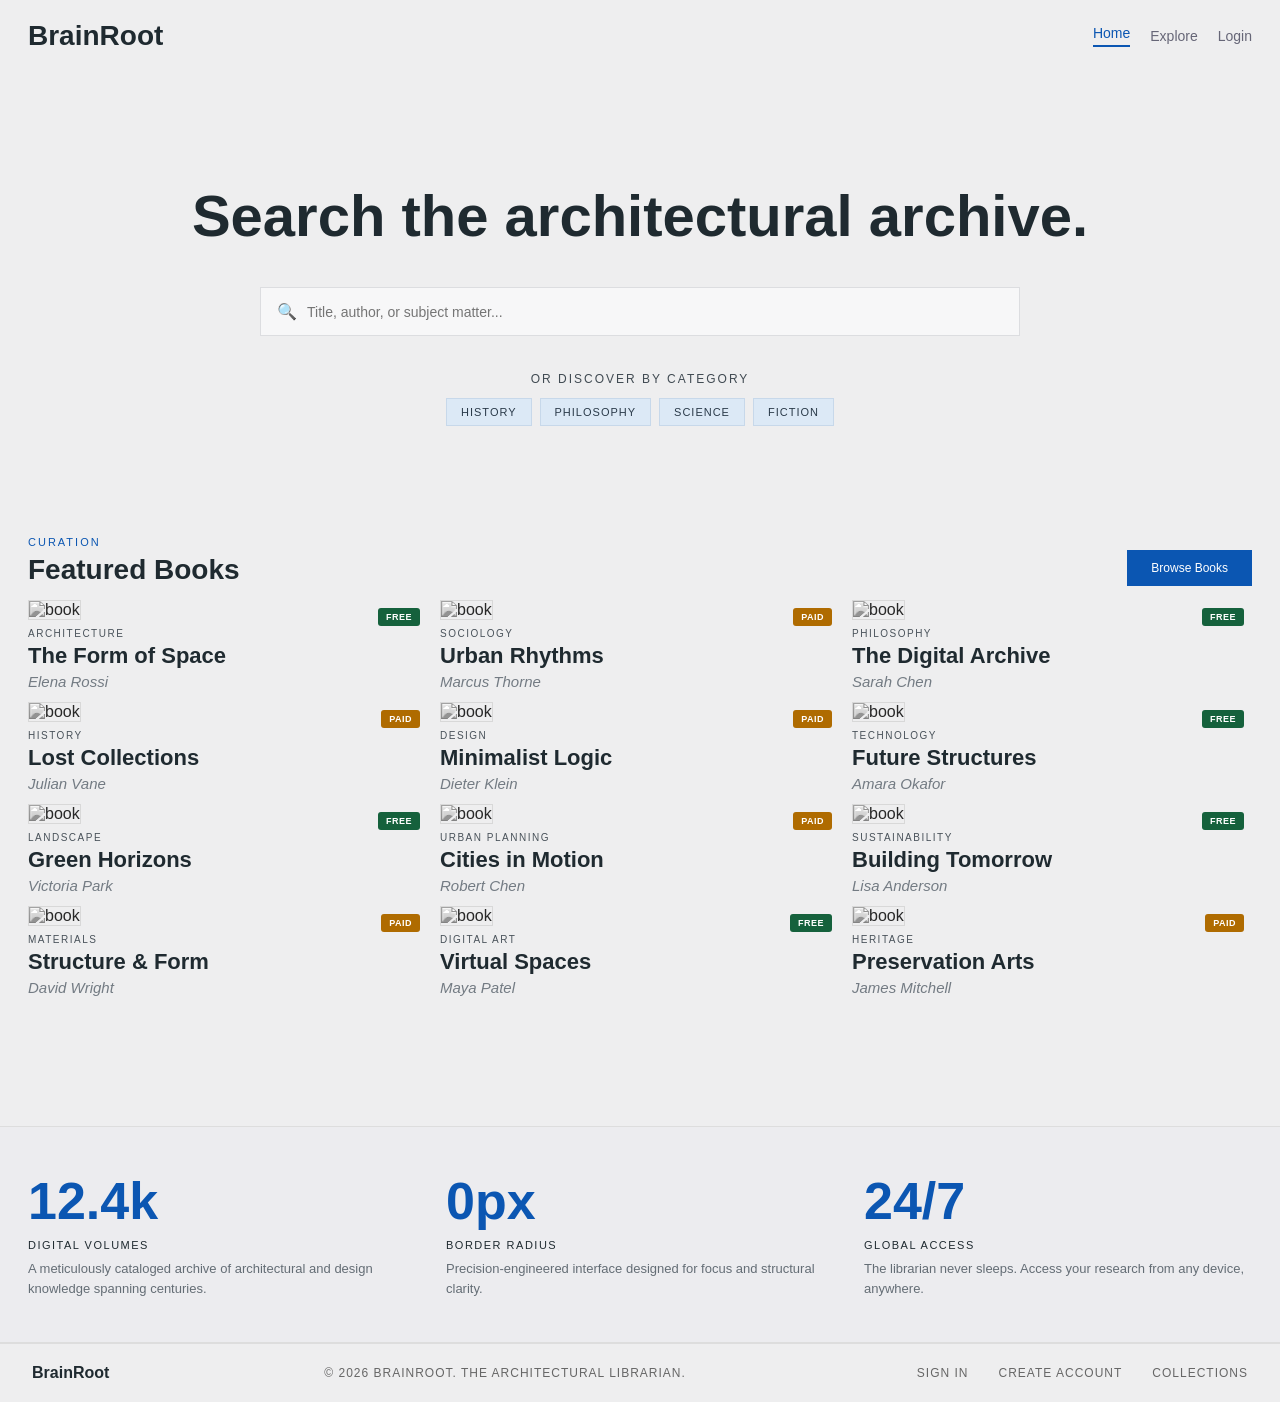
==== index/index.html @ d0114350 "Add Borrow button to Recommended section for direct borrowing" ====
﻿<!DOCTYPE html>
<html lang="en">
<head>
  <meta charset="UTF-8">
  <meta name="viewport" content="width=device-width, initial-scale=1.0">
  <title>BrainRoot</title>
  <link rel="stylesheet" href="./index.css">
</head>
<body>
  <!-- HEADER/NAVIGATION SECTION -->
  <!-- This is the top bar visible on every page -->
  <header class="topbar">
    <!-- Brand/Logo that links to homepage -->
    <div class="brand"><a href="../index/index.html" style="color: inherit; text-decoration: none;">BrainRoot</a></div>
    <!-- Navigation menu - same on all pages for consistency -->
    <nav>
      <a class="active" href="../index/index.html" data-auth="public">Home</a> <!-- active = this page -->
      <a href="../explore/explore.html" data-auth="public">Explore</a>
      <a href="../wishlist/wishlist.html" data-auth="private">Wishlist</a>
      <a href="../collections/collections.html" data-auth="private">Collections</a>
      <a href="../login/login.html" data-auth="login" data-auth-login-slot="true" class="text-[#2d3435]/60 hover:text-[#005faf] transition-colors font-medium text-[0.875rem] tracking-tight" title="Login">Login</a>
      <a href="../profile/profile.html" data-auth="profile" class="profile-icon" style="display: none;" title="Profile">
        <img src="../Assets/profile icon.png" alt="Profile">
      </a>
    </nav>
  </header>

  <!-- MAIN CONTENT SECTION -->
  <main class="container">
    <!-- HERO SECTION: Large welcome area with search and categories -->
    <section class="hero">
      <h1>Search the architectural archive.</h1>
      <!-- Search box with icon and input field -->
      <div class="search-box">
        <span class="icon">&#128269;</span> <!-- Magnifying glass emoji -->
        <input type="text" placeholder="Title, author, or subject matter...">
      </div>
      <!-- Category discovery section -->
      <p class="discover">OR DISCOVER BY CATEGORY</p>
      <div class="chips">
        <!-- Category buttons - styled to look like "chips" -->
        <button>HISTORY</button>
        <button>PHILOSOPHY</button>
        <button>SCIENCE</button>
        <button>FICTION</button>
      </div>
    </section>

    <!-- FEATURED BOOKS SECTION: Displays curated books in a grid -->
    <section class="featured">
      <!-- Header for this section with title and browse link -->
      <div class="section-top">
        <div>
          <p class="label">CURATION</p> <!-- Small label above title -->
          <h2>Featured Books</h2>
        </div>
        <a class="browse" href="../explore/explore.html">Browse Books</a> <!-- CTA button -->
      </div>

      <!-- Grid layout: 3 columns on desktop, 1 on mobile (see CSS) -->
      <div class="grid">
        <!-- Each book is an <article> tag (semantic HTML) with image, category, title, author -->
        <article class="book"><img src="https://images.unsplash.com/photo-1552321554-5fefe8c9ef14?auto=format&fit=crop&w=600&q=80" alt="book"><span class="badge free">FREE</span><p class="cat">ARCHITECTURE</p><h3>The Form of Space</h3><p class="author">Elena Rossi</p></article>
        <article class="book"><img src="https://images.unsplash.com/photo-1449844908441-8829872d2607?auto=format&fit=crop&w=600&q=80" alt="book"><span class="badge paid">PAID</span><p class="cat">SOCIOLOGY</p><h3>Urban Rhythms</h3><p class="author">Marcus Thorne</p></article>
        <article class="book"><img src="https://images.unsplash.com/photo-1470114716159-e389f8712fda?auto=format&fit=crop&w=600&q=80" alt="book"><span class="badge free">FREE</span><p class="cat">PHILOSOPHY</p><h3>The Digital Archive</h3><p class="author">Sarah Chen</p></article>
        <article class="book"><img src="https://images.unsplash.com/photo-1506880018603-83d5b814b5a6?auto=format&fit=crop&w=600&q=80" alt="book"><span class="badge paid">PAID</span><p class="cat">HISTORY</p><h3>Lost Collections</h3><p class="author">Julian Vane</p></article>
        <article class="book"><img src="https://images.unsplash.com/photo-1561070791-2526d30994b5?auto=format&fit=crop&w=600&q=80" alt="book"><span class="badge paid">PAID</span><p class="cat">DESIGN</p><h3>Minimalist Logic</h3><p class="author">Dieter Klein</p></article>
        <article class="book"><img src="https://images.unsplash.com/photo-1517694712202-14dd9538aa97?auto=format&fit=crop&w=600&q=80" alt="book"><span class="badge free">FREE</span><p class="cat">TECHNOLOGY</p><h3>Future Structures</h3><p class="author">Amara Okafor</p></article>
        <article class="book"><img src="https://images.unsplash.com/photo-1506905925346-21bda4d32df4?auto=format&fit=crop&w=600&q=80" alt="book"><span class="badge free">FREE</span><p class="cat">LANDSCAPE</p><h3>Green Horizons</h3><p class="author">Victoria Park</p></article>
        <article class="book"><img src="https://images.unsplash.com/photo-1480714378408-67cf0d13bc1b?auto=format&fit=crop&w=600&q=80" alt="book"><span class="badge paid">PAID</span><p class="cat">URBAN PLANNING</p><h3>Cities in Motion</h3><p class="author">Robert Chen</p></article>
        <article class="book"><img src="https://images.unsplash.com/photo-1513635269975-59663e0ac1ad?auto=format&fit=crop&w=600&q=80" alt="book"><span class="badge free">FREE</span><p class="cat">SUSTAINABILITY</p><h3>Building Tomorrow</h3><p class="author">Lisa Anderson</p></article>
        <article class="book"><img src="https://images.unsplash.com/photo-1452587925148-ce544e77e70d?auto=format&fit=crop&w=600&q=80" alt="book"><span class="badge paid">PAID</span><p class="cat">MATERIALS</p><h3>Structure & Form</h3><p class="author">David Wright</p></article>
        <article class="book"><img src="https://images.unsplash.com/photo-1561837583165-bc64eb266fe0?auto=format&fit=crop&w=600&q=80" alt="book"><span class="badge free">FREE</span><p class="cat">DIGITAL ART</p><h3>Virtual Spaces</h3><p class="author">Maya Patel</p></article>
        <article class="book"><img src="https://images.unsplash.com/photo-1531482615713-2afd69097998?auto=format&fit=crop&w=600&q=80" alt="book"><span class="badge paid">PAID</span><p class="cat">HERITAGE</p><h3>Preservation Arts</h3><p class="author">James Mitchell</p></article>
      </div>
    </section>
  </main>

  <!-- BOOK DETAILS MODAL -->
  <div id="bookModal" class="book-modal hidden">
    <div class="modal-backdrop"></div>
    <div class="modal-content">
      <button class="modal-close" aria-label="Close">&times;</button>
      <div class="modal-body">
        <img id="modalBookImage" src="" alt="book" class="modal-image">
        <div class="modal-info">
          <p id="modalBookCategory" class="modal-category">CATEGORY</p>
          <div style="display: flex; align-items: center; gap: 12px; margin-bottom: 8px;">
            <h2 id="modalBookTitle" style="margin: 0;">Book Title</h2>
            <span id="modalAccessBadge" class="access-badge">FREE</span>
          </div>
          <p id="modalBookAuthor" class="modal-author">Author Name</p>
          <p id="modalBookDesc" class="modal-description">A curated architectural work exploring modern design principles and spatial innovation.</p>
          <p id="modalAccessNote" class="modal-access-note hidden" aria-live="polite"></p>
          <div class="modal-actions">
            <button id="addToCollectionBtn" class="btn-primary">Add to Collection</button>
            <button id="upgradePlanBtn" class="btn-tertiary hidden" type="button">Upgrade Plan</button>
            <button id="addToWishlistBtn" class="btn-secondary">Add to Wishlist</button>
          </div>
        </div>
      </div>
    </div>
  </div>

  <!-- STATISTICS SECTION: Shows key metrics about the library -->
  <section class="stats">
    <!-- Each stat item displays a metric with description and explanation -->
    <div>
      <h4>12.4k</h4>
      <p>DIGITAL VOLUMES</p>
      <span>A meticulously cataloged archive of architectural and design knowledge spanning centuries.</span>
    </div>
    <div>
      <h4>0px</h4>
      <p>BORDER RADIUS</p>
      <span>Precision-engineered interface designed for focus and structural clarity.</span>
    </div>
    <div>
      <h4>24/7</h4>
      <p>GLOBAL ACCESS</p>
      <span>The librarian never sleeps. Access your research from any device, anywhere.</span>
    </div>
  </section>

  <!-- FOOTER SECTION: Same on all pages for consistency -->
  <footer class="footer">
    <strong>BrainRoot</strong>
    <p>&copy; 2026 BrainRoot. The Architectural Librarian.</p>
    <!-- Footer navigation links -->
    <div class="links">
      <a href="../login/login.html">Sign In</a>
      <a href="../register/register.html">Create Account</a>
      <a href="../collections/collections.html">Collections</a>
    </div>
  </footer>
  <!-- JavaScript file for interactivity (currently minimal) -->
  <script src="../auth.js"></script>
  <script src="./index.js"></script>
</body>
</html>
---- index/index.css ----
/* 
  BRAINROOT - Index Page Stylesheet
  DESCRIPTION: Styles for the homepage (index.html)
  LAYOUT SYSTEM: CSS Grid + Flexbox
  RESPONSIVE BREAKPOINT: 760px (mobile)
  COLOR SCHEME: Light gray background (#eeeeef), Dark text (#1f2a30), Blue accents (#0b56b2)
  
  STUDENT LEARNING POINTS:
  1. CSS Reset: * selector removes default margins/padding and enables box-sizing
  2. Flexbox: Used for header navigation and responsive layouts
  3. CSS Grid: Used for multi-column book layouts
  4. Media Queries: @media rule handles mobile responsiveness
  5. Semantic Styling: Uses class names that describe purpose (not appearance)
*/

/* CSS RESET: Remove default browser margins and padding */
* {
	margin: 0;
	padding: 0;
	box-sizing: border-box; /* Includes padding/border in width calculation */
}

/* BODY: Global styles applied to entire page */
body {
	font-family: Arial, Helvetica, sans-serif; /* Font stack with fallback */
	background: #eeeeef; /* Light gray background */
	color: #1f2a30; /* Dark text color for readability */
}

/* TOP NAVIGATION BAR: Header with logo and nav links */
.topbar {
	max-width: 1320px; /* Content never wider than 1320px */
	margin: 0 auto; /* Center the navbar horizontally */
	padding: 20px 28px; /* Internal spacing */
	display: flex; /* Use flexbox for horizontal layout */
	justify-content: space-between; /* Logo on left, nav on right */
	align-items: center; /* Vertically center items */
}

/* BRAND/LOGO: BrainRoot text */
.brand {
	font-weight: 700; /* Make text bold */
	font-size: 28px;
}

/* NAVIGATION LINKS: Home, Explore, Wishlist, etc. */
nav a {
	text-decoration: none; /* Remove underline from links */
	color: #747b82; /* Light gray color */
	font-size: 13px;
	margin-left: 22px; /* Space between nav items */
}

/* ACTIVE NAV LINK: Highlight current page */
nav a.active {
	color: #0b56b2; /* Change to blue */
	border-bottom: 2px solid #0b56b2; /* Add blue underline */
	padding-bottom: 4px; /* Space between text and underline */
}

/* MAIN CONTAINER: Wrapper for all content */
.container {
	max-width: 1320px;
	margin: 0 auto; /* Center content */
	padding: 20px 28px 60px; /* Add spacing around content */
}

/* HERO SECTION: Welcome area with search and categories */
.hero {
	text-align: center; /* Center all content */
	padding: 90px 0 110px; /* Large vertical spacing */
}

.hero h1 {
	font-size: 58px; /* Large heading for visual impact */
	margin-bottom: 38px;
}

/* SEARCH BOX: Input field with icon and border */
.search-box {
	position: relative;
	width: 100%; /* Full width of container */
	max-width: 760px; /* But never wider than 760px */
	margin: 0 auto; /* Center horizontally */
	border: 1px solid #dcdde0; /* Light gray border */
	background: #f7f7f8; /* Slightly off-white background */
	display: flex; /* Horizontal layout for icon + input */
	align-items: center; /* Vertically center items */
	padding: 14px 16px;
}

/* SEARCH ICON: Magnifying glass emoji styling */
.icon {
	color: #8f959b; /* Gray color for subtle appearance */
	margin-right: 10px; /* Space between icon and input */
}

/* SEARCH INPUT: Text input field */
.search-box input {
	border: 0; /* No border - uses parent border instead */
	outline: none; /* Remove browser outline on focus */
	width: 100%; /* Fill remaining space */
	background: transparent; /* Transparent so parent background shows */
	font-size: 14px;
}

.search-live-panel {
	position: absolute;
	top: calc(100% + 8px);
	left: 0;
	width: 100%;
	max-height: 310px;
	overflow-y: auto;
	background: #ffffff;
	border: 1px solid #d6dbe0;
	box-shadow: 0 16px 34px rgba(22, 32, 41, 0.14);
	z-index: 30;
	display: none;
}

.search-live-panel.show {
	display: block;
}

.search-live-item {
	width: 100%;
	border: 0;
	background: #fff;
	display: flex;
	align-items: center;
	gap: 10px;
	padding: 10px 12px;
	text-align: left;
	border-bottom: 1px solid #edf0f3;
	cursor: pointer;
}

.search-live-item:hover {
	background: #f6f9fc;
}

.search-live-item img {
	width: 36px;
	height: 48px;
	object-fit: cover;
	border: 1px solid #d7d8db;
	flex-shrink: 0;
}

.search-live-copy {
	min-width: 0;
}

.search-live-title {
	font-size: 13px;
	font-weight: 700;
	color: #202b32;
	white-space: nowrap;
	overflow: hidden;
	text-overflow: ellipsis;
}

.search-live-meta {
	font-size: 11px;
	color: #5b6570;
	margin-top: 2px;
	text-transform: uppercase;
	letter-spacing: 0.06em;
}

.search-live-empty {
	padding: 12px;
	font-size: 12px;
	color: #5b6570;
}

.home-collection-toast {
	position: fixed;
	left: 50%;
	top: 1rem;
	transform: translateX(-50%) translateY(12px);
	width: min(92vw, 36rem);
	padding: 0.85rem 1rem;
	border-radius: 14px;
	border: 1px solid rgba(212, 227, 255, 0.38);
	background: linear-gradient(135deg, rgba(0, 95, 175, 0.86), rgba(83, 97, 106, 0.74));
	backdrop-filter: blur(14px);
	-webkit-backdrop-filter: blur(14px);
	color: #f6f7ff;
	box-shadow: 0 16px 36px rgba(7, 32, 67, 0.3);
	line-height: 1.5;
	font-size: 0.92rem;
	font-weight: 700;
	letter-spacing: 0.01em;
	opacity: 0;
	pointer-events: none;
	z-index: 80;
	transition: opacity 180ms ease, transform 180ms ease;
}

.home-collection-toast.show {
	opacity: 1;
	transform: translateX(-50%) translateY(0);
}

/* DISCOVER TEXT: "OR DISCOVER BY CATEGORY" label */
.discover {
	margin-top: 36px;
	font-size: 12px;
	letter-spacing: 2px; /* Wide letter spacing for emphasis */
	color: #404a52;
}

/* CATEGORY CHIPS: Flexbox layout for category buttons */
.chips {
	margin-top: 12px;
	display: flex; /* Horizontal layout */
	justify-content: center; /* Center buttons */
	gap: 8px; /* Space between buttons */
	flex-wrap: wrap; /* Allow wrapping on small screens */
}

/* CHIP BUTTONS: Category selection buttons */
.chips button {
	border: 1px solid #c7d8ea; /* Light blue border */
	background: #dce9f6; /* Light blue background */
	color: #2a3a49; /* Dark text */
	font-size: 11px;
	letter-spacing: 1px;
	padding: 7px 14px; /* Internal spacing */
}

/* FEATURED BOOKS SECTION HEADER */
.section-top {
	display: flex; /* Horizontal layout */
	justify-content: space-between; /* Title left, button right */
	align-items: end; /* Align items to bottom */
	margin-bottom: 14px;
}

/* SECTION LABEL: Small colored text above heading */
.label {
	color: #0b56b2; /* Blue color */
	font-size: 11px;
	letter-spacing: 2px;
	margin-bottom: 6px;
}

/* SECTION HEADING: "Featured Books" heading */
.section-top h2 {
	font-size: 28px; /* Large heading */
}

/* BROWSE BUTTON: CTA button to view all books */
.browse {
	text-decoration: none;
	background: #0b56b2; /* Blue background */
	color: #fff; /* White text */
	padding: 11px 24px; /* Internal spacing */
	font-size: 12px;
}

/* BOOK GRID: CSS Grid layout for featured books */
.grid {
	display: grid; /* Use CSS Grid layout system */
	grid-template-columns: repeat(3, 1fr); /* 3 equal columns - 1fr = 1 fraction unit */
	gap: 12px; /* Space between grid items (vertical and horizontal) */
}

/* BOOK IMAGE: Cover image styling */
.book img {
	width: 100%; /* Fill full grid item width */
	height: 240px; /* Fixed height for consistency */
	object-fit: cover; /* Crop image to fit box without distortion */
	border: 1px solid #d7d8db;
	filter: grayscale(100%); /* Convert to black and white */
	transition: filter 0.4s ease; /* Smooth transition effect */
	cursor: pointer;
}

/* BOOK IMAGE HOVER: Colorful effect on hover */
.book img:hover {
	filter: grayscale(0%); /* Convert to full color */
}

/* BOOK BADGE: Free/Paid indicator */
.badge {
	position: absolute;
	top: 8px;
	right: 8px;
	padding: 4px 8px;
	font-size: 9px;
	font-weight: 700;
	letter-spacing: 0.5px;
	border-radius: 3px;
	z-index: 10;
}

/* FREE BADGE */
.badge.free {
	background: #15613c;
	color: white;
}

/* PAID BADGE */
.badge.paid {
	background: #af6b00;
	color: white;
}

/* BOOK CONTAINER: Position relative for badge positioning */
.book {
	position: relative;
}

/* BOOK CATEGORY: "ARCHITECTURE", "PHILOSOPHY" labels */
.cat {
	margin-top: 8px;
	color: #49525a;
	font-size: 10px; /* Small text */
	letter-spacing: 1.5px; /* Wide spacing for emphasis */
}

/* BOOK TITLE: Book name heading */
.book h3 {
	font-size: 22px; /* Medium-large heading */
	margin: 4px 0; /* Compact vertical spacing */
}

/* AUTHOR NAME: Author styling */
.author {
	color: #737b83; /* Muted gray color */
	font-style: italic; /* Italic text to distinguish from title */
	font-size: 15px;
}

/* STATISTICS SECTION: Shows library metrics */
.stats {
	margin-top: 70px;
	border-top: 1px solid #ddd; /* Top border line */
	border-bottom: 1px solid #ddd; /* Bottom border line */
	background: #ececef; /* Slightly darker background */
	padding: 44px 28px; /* Large internal spacing */
	display: grid;
	grid-template-columns: repeat(3, 1fr); /* 3 equal columns for stats */
	gap: 30px;
	max-width: 1320px;
	margin-left: auto;
	margin-right: auto;
}

/* STAT NUMBERS: Large numbers like "12.4k", "24/7" */
.stats h4 {
	color: #0b56b2; /* Blue color */
	font-size: 52px; /* Very large numbers */
}

/* STAT LABELS: "DIGITAL VOLUMES", "GLOBAL ACCESS" */
.stats p {
	font-size: 11px;
	letter-spacing: 1.5px; /* Wide spacing */
	margin: 8px 0;
}

/* STAT DESCRIPTIONS: Longer explanation text */
.stats span {
	color: #646d75; /* Muted gray */
	font-size: 13px;
	line-height: 1.5; /* Extra line height for readability */
}

/* FOOTER: Bottom section with copyright and links */
.footer {
	max-width: 1320px;
	margin: 0 auto; /* Center footer */
	padding: 26px 28px; /* Internal spacing */
	display: flex; /* Horizontal layout */
	justify-content: space-between; /* Spread items apart */
	align-items: center;
	color: #666f77;
	font-size: 11px;
	letter-spacing: 1px;
	text-transform: uppercase;
}

/* FOOTER BRAND: "BrainRoot" text in footer */
.footer strong {
	color: #1f2a30; /* Dark color */
	text-transform: none; /* Don't uppercase this */
	letter-spacing: 0; /* Normal spacing */
	font-size: 22px;
}

/* FOOTER LINKS: Sign In, Create Account, etc. */
.footer .links a {
	text-decoration: none;
	color: #666f77;
	margin-left: 16px;
}

/* ============================================================ */
/* RESPONSIVE DESIGN: Media Queries for Mobile & Tablet       */
/* These rules apply at specific screen sizes                  */
/* ============================================================ */

/* Tablet size: Max width 900px */
@media (max-width: 900px) {
	/* Grid changes from 3 columns to 2 columns */
	.grid {
		grid-template-columns: 1fr 1fr; /* 2 equal columns */
	}

	/* Stats stack vertically instead of 3 columns */
	.stats {
		grid-template-columns: 1fr; /* Single column */
	}

	/* Footer wraps content vertically */
	.footer {
		flex-direction: column; /* Stack items vertically */
		gap: 12px;
		text-align: center;
	}
}

/* Mobile size: Max width 640px */
@media (max-width: 640px) {
	/* Make heading smaller for mobile */
	.hero h1 {
		font-size: 38px; /* Reduced from 58px */
	}

	/* Make section heading smaller */
	.section-top h2 {
		font-size: 34px; /* Reduced from 42px */
	}

	/* Grid becomes single column */
	.grid {
		grid-template-columns: 1fr; /* One book per row */
	}
}

/* ============================================================ */
/* SHARED STYLES: Applied to all pages for consistency        */
/* ============================================================ */
/* ============================================================ */
/* SHARED STYLES: Applied to all pages for consistency        */
/* ============================================================ */

/* BRAND LINK: Logo text styling */
.brand a { 
	color: inherit; /* Use parent color */
	text-decoration: none; /* Remove underline */
}

/* NAVIGATION BAR: Flexbox layout for nav items */
.topbar nav { 
	display: flex; /* Horizontal layout */
	align-items: center; /* Vertically center items */
	gap: 0; /* No gap between items */
}

/* NAV LINKS: Home, Explore, Wishlist, Collections */
.topbar nav a { 
	margin-left: 20px; /* Space between nav items */
	color: #667; /* Gray text */
	text-decoration: none; /* Remove underlines */
	font-size: 14px;
}

/* ACTIVE NAV: Highlight current page */
.topbar nav a.active { 
	color: #0b56b2; /* Blue color for active page */
	border-bottom: 2px solid #0b56b2; /* Blue underline */
	padding-bottom: 4px; /* Space between text and underline */
}

/* PROFILE ICON: Round avatar button in navbar */
.topbar nav a.profile-icon { 
	width: 36px; /* Square dimensions */
	height: 36px;
	background: transparent;
	display: inline-flex; /* Center content inside */
	align-items: center; /* Vertical centering */
	justify-content: center; /* Horizontal centering */
	overflow: hidden;
	margin-left: 20px;
	padding: 0; /* No padding needed */
	border: 0;
}

.topbar nav a.profile-icon img {
	width: 100%;
	height: 100%;
	object-fit: cover;
	display: block;
	opacity: 0.82;
}

/* PROFILE ICON HOVER: Interactive feedback on mouse over */
.topbar nav a.profile-icon:hover { 
	background: transparent;
}

/* PROFILE ICON ACTIVE: When on profile page */
.topbar nav a.profile-icon.active { 
	background: transparent;
	padding-bottom: 0; /* Remove bottom padding */
}

/* FOOTER: Bottom section structure */
.footer { 
	max-width: 1320px;
	margin: 0 auto; /* Center footer */
	padding: 20px 32px; /* Internal spacing */
	border-top: 1px solid #ddd; /* Line above footer */
	display: flex; /* Horizontal layout */
	justify-content: space-between; /* Spread items */
	align-items: center;
	gap: 16px; /* Space between items */
}

/* ============================================================ */
/* BOOK DETAILS MODAL: Popup for book information              */
/* ============================================================ */

/* MODAL CONTAINER: Wrapper for modal */
.book-modal {
	position: fixed; /* Fixed position on screen */
	top: 0;
	left: 0;
	right: 0;
	bottom: 0;
	display: flex; /* Flexbox for centering */
	align-items: center; /* Vertical centering */
	justify-content: center; /* Horizontal centering */
	z-index: 1000; /* Layer on top of all content */
	opacity: 1;
	visibility: visible;
	transition: opacity 0.3s ease, visibility 0.3s ease;
}

/* MODAL HIDDEN STATE */
.book-modal.hidden {
	opacity: 0;
	visibility: hidden;
	pointer-events: none;
}

/* MODAL BACKDROP: Darkened background */
.modal-backdrop {
	position: absolute; /* Cover entire modal */
	top: 0;
	left: 0;
	right: 0;
	bottom: 0;
	background: rgba(0, 0, 0, 0.5); /* Semi-transparent black */
	cursor: pointer; /* Indicates it's clickable */
}

/* MODAL CONTENT: White card with book details */
.modal-content {
	position: relative; /* Position above backdrop */
	background: white;
	border-radius: 8px;
	box-shadow: 0 10px 40px rgba(0, 0, 0, 0.2);
	max-width: 600px;
	width: 90%; /* Responsive width */
	overflow: hidden;
}

/* MODAL BODY: Flex layout for image and info */
.modal-body {
	display: flex; /* Horizontal layout */
	gap: 24px;
	padding: 32px;
}

/* MODAL IMAGE: Book cover */
.modal-image {
	width: 180px;
	height: 280px;
	object-fit: cover;
	border-radius: 4px;
	flex-shrink: 0;
}

/* MODAL INFO: Text content section */
.modal-info {
	flex: 1;
	display: flex;
	flex-direction: column;
	justify-content: space-between;
}

/* MODAL CATEGORY LABEL */
.modal-category {
	color: #0b56b2;
	font-size: 11px;
	letter-spacing: 1.5px;
	margin-bottom: 8px;
	font-weight: 600;
}

/* MODAL TITLE */
.modal-info h2 {
	font-size: 28px;
	margin: 0 0 12px 0;
	color: #1f2a30;
	line-height: 1.3;
}

/* MODAL AUTHOR */
.modal-author {
	color: #737b83;
	font-style: italic;
	font-size: 14px;
	margin-bottom: 16px;
}

/* ACCESS BADGE: Modal free/paid indicator */
.access-badge {
	display: inline-block;
	padding: 4px 10px;
	font-size: 11px;
	font-weight: 700;
	letter-spacing: 0.5px;
	border-radius: 4px;
	white-space: nowrap;
}

.access-badge.free {
	background: #15613c;
	color: white;
}

.access-badge.paid {
	background: #af6b00;
	color: white;
}

/* MODAL DESCRIPTION */
.modal-description {
	color: #55666d;
	font-size: 13px;
	line-height: 1.6;
	margin-bottom: 20px;
}

/* MODAL ACCESS NOTE */
.modal-access-note {
	padding: 12px 14px;
	margin-bottom: 18px;
	border-left: 3px solid #af6b00;
	background: #fff6ea;
	color: #7a4a00;
	font-size: 13px;
	line-height: 1.5;
	border-radius: 4px;
}

.modal-access-note.hidden {
	display: none;
}

/* MODAL ACTIONS: Button container */
.modal-actions {
	display: flex;
	gap: 12px;
}

/* PRIMARY BUTTON */
.btn-primary {
	flex: 1;
	padding: 12px 16px;
	background: #0b56b2;
	color: white;
	border: none;
	border-radius: 4px;
	font-size: 13px;
	font-weight: 600;
	cursor: pointer;
	transition: background 0.2s ease;
}

.btn-primary:hover {
	background: #084591;
}

/* SECONDARY BUTTON */
.btn-secondary {
	flex: 1;
	padding: 12px 16px;
	background: #f0f1f2;
	color: #1f2a30;
	border: 1px solid #dcdde0;
	border-radius: 4px;
	font-size: 13px;
	font-weight: 600;
	cursor: pointer;
	transition: all 0.2s ease;
}

.btn-secondary:hover {
	background: #e5e6e8;
	border-color: #0b56b2;
	color: #0b56b2;
}

/* TERTIARY BUTTON: Upgrade plan CTA */
.btn-tertiary {
	flex: 1;
	padding: 12px 16px;
	background: #fff6ea;
	color: #7a4a00;
	border: 1px solid #e4c18a;
	border-radius: 4px;
	font-size: 13px;
	font-weight: 600;
	cursor: pointer;
	transition: all 0.2s ease;
}

.btn-tertiary:hover {
	background: #fde7c8;
	border-color: #af6b00;
	color: #5f3900;
}

/* MODAL CLOSE BUTTON */
.modal-close {
	position: absolute;
	top: 16px;
	right: 16px;
	width: 36px;
	height: 36px;
	background: none;
	border: none;
	font-size: 28px;
	cursor: pointer;
	color: #999;
	display: flex;
	align-items: center;
	justify-content: center;
	transition: color 0.2s ease;
	padding: 0;
}

.modal-close:hover {
	color: #1f2a30;
}

/* MOBILE MODAL RESPONSIVE */
@media (max-width: 760px) {
	.modal-body {
		flex-direction: column;
		padding: 20px;
		gap: 16px;
	}

	.modal-image {
		width: 100%;
		height: 240px;
	}

	.modal-info h2 {
		font-size: 22px;
	}

	.modal-actions {
		flex-direction: column;
	}
}

/* FOOTER BRAND NAME: "BrainRoot" text */
.footer strong { 
	font-size: 16px;
}

/* FOOTER DESCRIPTION: Copyright text */
.footer p { 
	font-size: 12px;
	color: #666; /* Gray text */
}

/* FOOTER LINKS CONTAINER: Sign In, Create Account, etc. */
.footer .links { 
	display: flex; /* Horizontal layout */
	align-items: center;
	gap: 14px; /* Space between footer links */
}

/* FOOTER LINKS: Individual link styling */
.footer .links a { 
	text-decoration: none;
	color: #666; /* Gray color */
	font-size: 12px;
}

/* MOBILE RESPONSIVE: Footer adjusts for screens <= 760px */
@media (max-width: 760px) {
	/* Navigation wraps to next line if needed */
	.topbar { 
		flex-wrap: wrap; /* Allow wrapping */
		gap: 10px;
	}

	/* Nav items take full width on mobile */
	.topbar nav { 
		width: 100%;
		flex-wrap: wrap;
	}

	/* Reduce nav item spacing */
	.topbar nav a { 
		margin-left: 0; /* Remove left margin */
		margin-right: 14px; /* Space between items */
	}

	/* Footer stacks vertically */
	.footer { 
		flex-direction: column; /* Stack items vertically */
		align-items: flex-start; /* Align to left */
	}

	/* Footer links wrap if needed */
	.footer .links { 
		flex-wrap: wrap;
	}
}
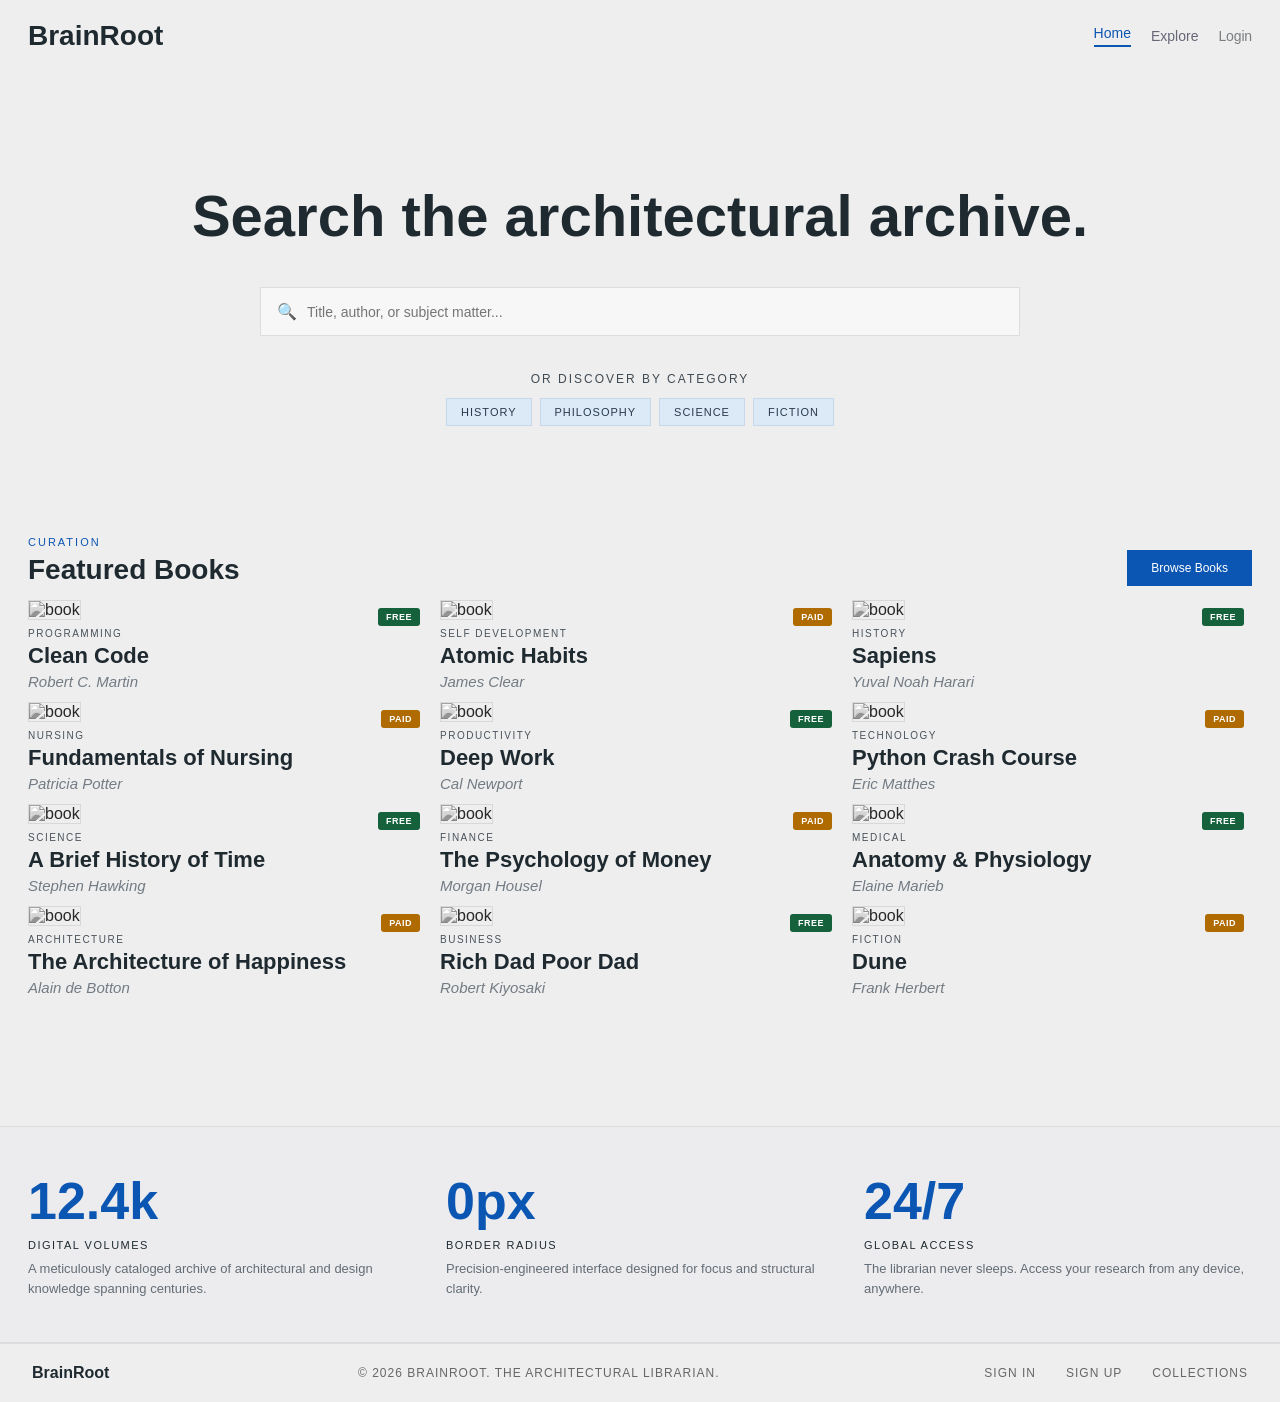
==== commit 02e484e4: "Fix borrow/return book logic - add books to collection on borrow and preserve data on return" ====
--- a/index/index.html
+++ b/index/index.html
@@ -1,44 +1,38 @@
-﻿<!DOCTYPE html>
+<!DOCTYPE html>
 <html lang="en">
+
 <head>
   <meta charset="UTF-8">
   <meta name="viewport" content="width=device-width, initial-scale=1.0">
   <title>BrainRoot</title>
   <link rel="stylesheet" href="./index.css">
 </head>
+
 <body>
-  <!-- HEADER/NAVIGATION SECTION -->
-  <!-- This is the top bar visible on every page -->
   <header class="topbar">
-    <!-- Brand/Logo that links to homepage -->
-    <div class="brand"><a href="../index/index.html" style="color: inherit; text-decoration: none;">BrainRoot</a></div>
-    <!-- Navigation menu - same on all pages for consistency -->
+    <div class="brand"><a href="../index/index.html">BrainRoot</a></div>
     <nav>
-      <a class="active" href="../index/index.html" data-auth="public">Home</a> <!-- active = this page -->
+      <a class="active" href="../index/index.html" data-auth="public">Home</a>
       <a href="../explore/explore.html" data-auth="public">Explore</a>
       <a href="../wishlist/wishlist.html" data-auth="private">Wishlist</a>
       <a href="../collections/collections.html" data-auth="private">Collections</a>
-      <a href="../login/login.html" data-auth="login" data-auth-login-slot="true" class="text-[#2d3435]/60 hover:text-[#005faf] transition-colors font-medium text-[0.875rem] tracking-tight" title="Login">Login</a>
-      <a href="../profile/profile.html" data-auth="profile" class="profile-icon" style="display: none;" title="Profile">
+      <a href="../login/login.html" data-auth="login" data-auth-login-slot="true" class="login-link"
+        title="Login">Login</a>
+      <a href="../profile/profile.html" data-auth="profile" class="profile-icon auth-profile-link" title="Profile">
         <img src="../Assets/profile icon.png" alt="Profile">
       </a>
     </nav>
   </header>
 
-  <!-- MAIN CONTENT SECTION -->
   <main class="container">
-    <!-- HERO SECTION: Large welcome area with search and categories -->
     <section class="hero">
       <h1>Search the architectural archive.</h1>
-      <!-- Search box with icon and input field -->
       <div class="search-box">
-        <span class="icon">&#128269;</span> <!-- Magnifying glass emoji -->
+        <span class="icon">&#128269;</span>
         <input type="text" placeholder="Title, author, or subject matter...">
       </div>
-      <!-- Category discovery section -->
       <p class="discover">OR DISCOVER BY CATEGORY</p>
       <div class="chips">
-        <!-- Category buttons - styled to look like "chips" -->
         <button>HISTORY</button>
         <button>PHILOSOPHY</button>
         <button>SCIENCE</button>
@@ -46,37 +40,128 @@
       </div>
     </section>
 
-    <!-- FEATURED BOOKS SECTION: Displays curated books in a grid -->
     <section class="featured">
-      <!-- Header for this section with title and browse link -->
       <div class="section-top">
         <div>
-          <p class="label">CURATION</p> <!-- Small label above title -->
+          <p class="label">CURATION</p>
           <h2>Featured Books</h2>
         </div>
-        <a class="browse" href="../explore/explore.html">Browse Books</a> <!-- CTA button -->
-      </div>
-
-      <!-- Grid layout: 3 columns on desktop, 1 on mobile (see CSS) -->
+        <a class="browse" href="../explore/explore.html">Browse Books</a>
+      </div>
+
       <div class="grid">
-        <!-- Each book is an <article> tag (semantic HTML) with image, category, title, author -->
-        <article class="book"><img src="https://images.unsplash.com/photo-1552321554-5fefe8c9ef14?auto=format&fit=crop&w=600&q=80" alt="book"><span class="badge free">FREE</span><p class="cat">ARCHITECTURE</p><h3>The Form of Space</h3><p class="author">Elena Rossi</p></article>
-        <article class="book"><img src="https://images.unsplash.com/photo-1449844908441-8829872d2607?auto=format&fit=crop&w=600&q=80" alt="book"><span class="badge paid">PAID</span><p class="cat">SOCIOLOGY</p><h3>Urban Rhythms</h3><p class="author">Marcus Thorne</p></article>
-        <article class="book"><img src="https://images.unsplash.com/photo-1470114716159-e389f8712fda?auto=format&fit=crop&w=600&q=80" alt="book"><span class="badge free">FREE</span><p class="cat">PHILOSOPHY</p><h3>The Digital Archive</h3><p class="author">Sarah Chen</p></article>
-        <article class="book"><img src="https://images.unsplash.com/photo-1506880018603-83d5b814b5a6?auto=format&fit=crop&w=600&q=80" alt="book"><span class="badge paid">PAID</span><p class="cat">HISTORY</p><h3>Lost Collections</h3><p class="author">Julian Vane</p></article>
-        <article class="book"><img src="https://images.unsplash.com/photo-1561070791-2526d30994b5?auto=format&fit=crop&w=600&q=80" alt="book"><span class="badge paid">PAID</span><p class="cat">DESIGN</p><h3>Minimalist Logic</h3><p class="author">Dieter Klein</p></article>
-        <article class="book"><img src="https://images.unsplash.com/photo-1517694712202-14dd9538aa97?auto=format&fit=crop&w=600&q=80" alt="book"><span class="badge free">FREE</span><p class="cat">TECHNOLOGY</p><h3>Future Structures</h3><p class="author">Amara Okafor</p></article>
-        <article class="book"><img src="https://images.unsplash.com/photo-1506905925346-21bda4d32df4?auto=format&fit=crop&w=600&q=80" alt="book"><span class="badge free">FREE</span><p class="cat">LANDSCAPE</p><h3>Green Horizons</h3><p class="author">Victoria Park</p></article>
-        <article class="book"><img src="https://images.unsplash.com/photo-1480714378408-67cf0d13bc1b?auto=format&fit=crop&w=600&q=80" alt="book"><span class="badge paid">PAID</span><p class="cat">URBAN PLANNING</p><h3>Cities in Motion</h3><p class="author">Robert Chen</p></article>
-        <article class="book"><img src="https://images.unsplash.com/photo-1513635269975-59663e0ac1ad?auto=format&fit=crop&w=600&q=80" alt="book"><span class="badge free">FREE</span><p class="cat">SUSTAINABILITY</p><h3>Building Tomorrow</h3><p class="author">Lisa Anderson</p></article>
-        <article class="book"><img src="https://images.unsplash.com/photo-1452587925148-ce544e77e70d?auto=format&fit=crop&w=600&q=80" alt="book"><span class="badge paid">PAID</span><p class="cat">MATERIALS</p><h3>Structure & Form</h3><p class="author">David Wright</p></article>
-        <article class="book"><img src="https://images.unsplash.com/photo-1561837583165-bc64eb266fe0?auto=format&fit=crop&w=600&q=80" alt="book"><span class="badge free">FREE</span><p class="cat">DIGITAL ART</p><h3>Virtual Spaces</h3><p class="author">Maya Patel</p></article>
-        <article class="book"><img src="https://images.unsplash.com/photo-1531482615713-2afd69097998?auto=format&fit=crop&w=600&q=80" alt="book"><span class="badge paid">PAID</span><p class="cat">HERITAGE</p><h3>Preservation Arts</h3><p class="author">James Mitchell</p></article>
-      </div>
+        <article class="book">
+          <img src="https://images.unsplash.com/photo-1515879218367-8466d910aaa4?auto=format&fit=crop&w=600&q=80"
+            alt="book">
+          <span class="badge free">FREE</span>
+          <p class="cat">PROGRAMMING</p>
+          <h3>Clean Code</h3>
+          <p class="author">Robert C. Martin</p>
+        </article>
+
+        <article class="book">
+          <img src="https://images.unsplash.com/photo-1455390582262-044cdead277a?auto=format&fit=crop&w=600&q=80"
+            alt="book">
+          <span class="badge paid">PAID</span>
+          <p class="cat">SELF DEVELOPMENT</p>
+          <h3>Atomic Habits</h3>
+          <p class="author">James Clear</p>
+        </article>
+
+        <article class="book">
+          <img src="https://images.unsplash.com/photo-1524995997946-a1c2e315a42f?auto=format&fit=crop&w=600&q=80"
+            alt="book">
+          <span class="badge free">FREE</span>
+          <p class="cat">HISTORY</p>
+          <h3>Sapiens</h3>
+          <p class="author">Yuval Noah Harari</p>
+        </article>
+
+        <article class="book">
+          <img src="https://images.unsplash.com/photo-1588776814546-1ffcf47267a5?auto=format&fit=crop&w=600&q=80"
+            alt="book">
+          <span class="badge paid">PAID</span>
+          <p class="cat">NURSING</p>
+          <h3>Fundamentals of Nursing</h3>
+          <p class="author">Patricia Potter</p>
+        </article>
+
+        <article class="book">
+          <img src="https://images.unsplash.com/photo-1516321318423-f06f85e504b3?auto=format&fit=crop&w=600&q=80"
+            alt="book">
+          <span class="badge free">FREE</span>
+          <p class="cat">PRODUCTIVITY</p>
+          <h3>Deep Work</h3>
+          <p class="author">Cal Newport</p>
+        </article>
+
+        <article class="book">
+          <img src="https://images.unsplash.com/photo-1498050108023-c5249f4df085?auto=format&fit=crop&w=600&q=80"
+            alt="book">
+          <span class="badge paid">PAID</span>
+          <p class="cat">TECHNOLOGY</p>
+          <h3>Python Crash Course</h3>
+          <p class="author">Eric Matthes</p>
+        </article>
+
+        <article class="book">
+          <img src="https://images.unsplash.com/photo-1507842217343-583bb7270b66?auto=format&fit=crop&w=600&q=80"
+            alt="book">
+          <span class="badge free">FREE</span>
+          <p class="cat">SCIENCE</p>
+          <h3>A Brief History of Time</h3>
+          <p class="author">Stephen Hawking</p>
+        </article>
+
+        <article class="book">
+          <img src="https://images.unsplash.com/photo-1512820790803-83ca734da794?auto=format&fit=crop&w=600&q=80"
+            alt="book">
+          <span class="badge paid">PAID</span>
+          <p class="cat">FINANCE</p>
+          <h3>The Psychology of Money</h3>
+          <p class="author">Morgan Housel</p>
+        </article>
+
+        <article class="book">
+          <img src="https://images.unsplash.com/photo-1516979187457-637abb4f9353?auto=format&fit=crop&w=600&q=80"
+            alt="book">
+          <span class="badge free">FREE</span>
+          <p class="cat">MEDICAL</p>
+          <h3>Anatomy & Physiology</h3>
+          <p class="author">Elaine Marieb</p>
+        </article>
+
+        <article class="book">
+          <img src="https://images.unsplash.com/photo-1495446815901-a7297e633e8d?auto=format&fit=crop&w=600&q=80"
+            alt="book">
+          <span class="badge paid">PAID</span>
+          <p class="cat">ARCHITECTURE</p>
+          <h3>The Architecture of Happiness</h3>
+          <p class="author">Alain de Botton</p>
+        </article>
+
+        <article class="book">
+          <img src="https://images.unsplash.com/photo-1544717305-2782549b5136?auto=format&fit=crop&w=600&q=80"
+            alt="book">
+          <span class="badge free">FREE</span>
+          <p class="cat">BUSINESS</p>
+          <h3>Rich Dad Poor Dad</h3>
+          <p class="author">Robert Kiyosaki</p>
+        </article>
+
+        <article class="book">
+          <img src="https://images.unsplash.com/photo-1519791883288-dc8bd696e667?auto=format&fit=crop&w=600&q=80"
+            alt="book">
+          <span class="badge paid">PAID</span>
+          <p class="cat">FICTION</p>
+          <h3>Dune</h3>
+          <p class="author">Frank Herbert</p>
+        </article>
+      </div>
+
     </section>
   </main>
 
-  <!-- BOOK DETAILS MODAL -->
   <div id="bookModal" class="book-modal hidden">
     <div class="modal-backdrop"></div>
     <div class="modal-content">
@@ -85,12 +170,13 @@
         <img id="modalBookImage" src="" alt="book" class="modal-image">
         <div class="modal-info">
           <p id="modalBookCategory" class="modal-category">CATEGORY</p>
-          <div style="display: flex; align-items: center; gap: 12px; margin-bottom: 8px;">
-            <h2 id="modalBookTitle" style="margin: 0;">Book Title</h2>
+          <div class="modal-title-row">
+            <h2 id="modalBookTitle" class="modal-title-heading">Book Title</h2>
             <span id="modalAccessBadge" class="access-badge">FREE</span>
           </div>
           <p id="modalBookAuthor" class="modal-author">Author Name</p>
-          <p id="modalBookDesc" class="modal-description">A curated architectural work exploring modern design principles and spatial innovation.</p>
+          <p id="modalBookDesc" class="modal-description">A curated architectural work exploring modern design
+            principles and spatial innovation.</p>
           <p id="modalAccessNote" class="modal-access-note hidden" aria-live="polite"></p>
           <div class="modal-actions">
             <button id="addToCollectionBtn" class="btn-primary">Add to Collection</button>
@@ -102,9 +188,7 @@
     </div>
   </div>
 
-  <!-- STATISTICS SECTION: Shows key metrics about the library -->
   <section class="stats">
-    <!-- Each stat item displays a metric with description and explanation -->
     <div>
       <h4>12.4k</h4>
       <p>DIGITAL VOLUMES</p>
@@ -122,19 +206,20 @@
     </div>
   </section>
 
-  <!-- FOOTER SECTION: Same on all pages for consistency -->
   <footer class="footer">
     <strong>BrainRoot</strong>
     <p>&copy; 2026 BrainRoot. The Architectural Librarian.</p>
-    <!-- Footer navigation links -->
     <div class="links">
       <a href="../login/login.html">Sign In</a>
-      <a href="../register/register.html">Create Account</a>
+      <a href="../register/register.html">Sign Up</a>
       <a href="../collections/collections.html">Collections</a>
     </div>
   </footer>
-  <!-- JavaScript file for interactivity (currently minimal) -->
+  <script src="../storage.js"></script>
   <script src="../auth.js"></script>
   <script src="./index.js"></script>
 </body>
-</html>+
+</html>
+
+
--- a/index/index.css
+++ b/index/index.css
@@ -1,106 +1,84 @@
-/* 
-  BRAINROOT - Index Page Stylesheet
-  DESCRIPTION: Styles for the homepage (index.html)
-  LAYOUT SYSTEM: CSS Grid + Flexbox
-  RESPONSIVE BREAKPOINT: 760px (mobile)
-  COLOR SCHEME: Light gray background (#eeeeef), Dark text (#1f2a30), Blue accents (#0b56b2)
-  
-  STUDENT LEARNING POINTS:
-  1. CSS Reset: * selector removes default margins/padding and enables box-sizing
-  2. Flexbox: Used for header navigation and responsive layouts
-  3. CSS Grid: Used for multi-column book layouts
-  4. Media Queries: @media rule handles mobile responsiveness
-  5. Semantic Styling: Uses class names that describe purpose (not appearance)
-*/
-
-/* CSS RESET: Remove default browser margins and padding */
 * {
 	margin: 0;
 	padding: 0;
-	box-sizing: border-box; /* Includes padding/border in width calculation */
-}
-
-/* BODY: Global styles applied to entire page */
+	box-sizing: border-box; 
+}
+
 body {
-	font-family: Arial, Helvetica, sans-serif; /* Font stack with fallback */
-	background: #eeeeef; /* Light gray background */
-	color: #1f2a30; /* Dark text color for readability */
-}
-
-/* TOP NAVIGATION BAR: Header with logo and nav links */
+	font-family: Arial, Helvetica, sans-serif; 
+	background: #eeeeef; 
+	color: #1f2a30; 
+}
+
+.hidden {
+	display: none !important;
+}
+
 .topbar {
-	max-width: 1320px; /* Content never wider than 1320px */
-	margin: 0 auto; /* Center the navbar horizontally */
-	padding: 20px 28px; /* Internal spacing */
-	display: flex; /* Use flexbox for horizontal layout */
-	justify-content: space-between; /* Logo on left, nav on right */
-	align-items: center; /* Vertically center items */
-}
-
-/* BRAND/LOGO: BrainRoot text */
+	max-width: 1320px; 
+	margin: 0 auto; 
+	padding: 20px 28px; 
+	display: flex; 
+	justify-content: space-between; 
+	align-items: center; 
+}
+
 .brand {
-	font-weight: 700; /* Make text bold */
+	font-weight: 700; 
 	font-size: 28px;
 }
 
-/* NAVIGATION LINKS: Home, Explore, Wishlist, etc. */
 nav a {
-	text-decoration: none; /* Remove underline from links */
-	color: #747b82; /* Light gray color */
+	text-decoration: none; 
+	color: #747b82; 
 	font-size: 13px;
-	margin-left: 22px; /* Space between nav items */
-}
-
-/* ACTIVE NAV LINK: Highlight current page */
+	margin-left: 22px;
+}
+
 nav a.active {
-	color: #0b56b2; /* Change to blue */
-	border-bottom: 2px solid #0b56b2; /* Add blue underline */
-	padding-bottom: 4px; /* Space between text and underline */
-}
-
-/* MAIN CONTAINER: Wrapper for all content */
+	color: #0b56b2; 
+	border-bottom: 2px solid #0b56b2; 
+	padding-bottom: 4px; 
+}
+
 .container {
 	max-width: 1320px;
-	margin: 0 auto; /* Center content */
-	padding: 20px 28px 60px; /* Add spacing around content */
-}
-
-/* HERO SECTION: Welcome area with search and categories */
+	margin: 0 auto;
+	padding: 20px 28px 60px;
+}
+
 .hero {
-	text-align: center; /* Center all content */
-	padding: 90px 0 110px; /* Large vertical spacing */
+	text-align: center;
+	padding: 90px 0 110px;
 }
 
 .hero h1 {
-	font-size: 58px; /* Large heading for visual impact */
+	font-size: 58px;
 	margin-bottom: 38px;
 }
 
-/* SEARCH BOX: Input field with icon and border */
 .search-box {
 	position: relative;
-	width: 100%; /* Full width of container */
-	max-width: 760px; /* But never wider than 760px */
-	margin: 0 auto; /* Center horizontally */
-	border: 1px solid #dcdde0; /* Light gray border */
-	background: #f7f7f8; /* Slightly off-white background */
-	display: flex; /* Horizontal layout for icon + input */
-	align-items: center; /* Vertically center items */
+	width: 100%;
+	max-width: 760px;
+	margin: 0 auto;
+	border: 1px solid #dcdde0;
+	background: #f7f7f8;
+	display: flex;
+	align-items: center;
 	padding: 14px 16px;
 }
 
-/* SEARCH ICON: Magnifying glass emoji styling */
 .icon {
-	color: #8f959b; /* Gray color for subtle appearance */
-	margin-right: 10px; /* Space between icon and input */
-}
-
-/* SEARCH INPUT: Text input field */
+	color: #8f959b;
+	margin-right: 10px;
+}
+
 .search-box input {
-	border: 0; /* No border - uses parent border instead */
-	outline: none; /* Remove browser outline on focus */
-	width: 100%; /* Fill remaining space */
-	background: transparent; /* Transparent so parent background shows */
+	border: 0;
+	outline: none;
+	width: 100%;
+	background: transparent;
 	font-size: 14px;
 }
 
@@ -203,87 +181,76 @@
 	transform: translateX(-50%) translateY(0);
 }
 
-/* DISCOVER TEXT: "OR DISCOVER BY CATEGORY" label */
 .discover {
 	margin-top: 36px;
 	font-size: 12px;
-	letter-spacing: 2px; /* Wide letter spacing for emphasis */
+	letter-spacing: 2px; 
 	color: #404a52;
 }
 
-/* CATEGORY CHIPS: Flexbox layout for category buttons */
 .chips {
 	margin-top: 12px;
-	display: flex; /* Horizontal layout */
-	justify-content: center; /* Center buttons */
-	gap: 8px; /* Space between buttons */
-	flex-wrap: wrap; /* Allow wrapping on small screens */
-}
-
-/* CHIP BUTTONS: Category selection buttons */
+	display: flex; 
+	justify-content: center; 
+	gap: 8px; 
+	flex-wrap: wrap; 
+}
+
 .chips button {
-	border: 1px solid #c7d8ea; /* Light blue border */
-	background: #dce9f6; /* Light blue background */
-	color: #2a3a49; /* Dark text */
+	border: 1px solid #c7d8ea; 
+	background: #dce9f6; 
+	color: #2a3a49; 
 	font-size: 11px;
 	letter-spacing: 1px;
-	padding: 7px 14px; /* Internal spacing */
-}
-
-/* FEATURED BOOKS SECTION HEADER */
+	padding: 7px 14px; 
+}
+
 .section-top {
-	display: flex; /* Horizontal layout */
-	justify-content: space-between; /* Title left, button right */
-	align-items: end; /* Align items to bottom */
+	display: flex; 
+	justify-content: space-between; 
+	align-items: end; 
 	margin-bottom: 14px;
 }
 
-/* SECTION LABEL: Small colored text above heading */
 .label {
-	color: #0b56b2; /* Blue color */
+	color: #0b56b2; 
 	font-size: 11px;
 	letter-spacing: 2px;
 	margin-bottom: 6px;
 }
 
-/* SECTION HEADING: "Featured Books" heading */
 .section-top h2 {
-	font-size: 28px; /* Large heading */
-}
-
-/* BROWSE BUTTON: CTA button to view all books */
+	font-size: 28px; 
+}
+
 .browse {
 	text-decoration: none;
-	background: #0b56b2; /* Blue background */
-	color: #fff; /* White text */
-	padding: 11px 24px; /* Internal spacing */
+	background: #0b56b2; 
+	color: #fff; 
+	padding: 11px 24px; 
 	font-size: 12px;
 }
 
-/* BOOK GRID: CSS Grid layout for featured books */
 .grid {
-	display: grid; /* Use CSS Grid layout system */
-	grid-template-columns: repeat(3, 1fr); /* 3 equal columns - 1fr = 1 fraction unit */
-	gap: 12px; /* Space between grid items (vertical and horizontal) */
-}
-
-/* BOOK IMAGE: Cover image styling */
+	display: grid; 
+	grid-template-columns: repeat(3, 1fr); 
+	gap: 12px; 
+}
+
 .book img {
-	width: 100%; /* Fill full grid item width */
-	height: 240px; /* Fixed height for consistency */
-	object-fit: cover; /* Crop image to fit box without distortion */
+	width: 100%; 
+	height: 240px; 
+	object-fit: cover; 
 	border: 1px solid #d7d8db;
-	filter: grayscale(100%); /* Convert to black and white */
-	transition: filter 0.4s ease; /* Smooth transition effect */
+	filter: grayscale(100%); 
+	transition: filter 0.4s ease; 
 	cursor: pointer;
 }
 
-/* BOOK IMAGE HOVER: Colorful effect on hover */
 .book img:hover {
-	filter: grayscale(0%); /* Convert to full color */
-}
-
-/* BOOK BADGE: Free/Paid indicator */
+	filter: grayscale(0%); 
+}
+
 .badge {
 	position: absolute;
 	top: 8px;
@@ -296,86 +263,76 @@
 	z-index: 10;
 }
 
-/* FREE BADGE */
 .badge.free {
 	background: #15613c;
 	color: white;
 }
 
-/* PAID BADGE */
 .badge.paid {
 	background: #af6b00;
 	color: white;
 }
 
-/* BOOK CONTAINER: Position relative for badge positioning */
 .book {
 	position: relative;
-}
-
-/* BOOK CATEGORY: "ARCHITECTURE", "PHILOSOPHY" labels */
+	cursor: pointer;
+}
+
 .cat {
 	margin-top: 8px;
 	color: #49525a;
-	font-size: 10px; /* Small text */
-	letter-spacing: 1.5px; /* Wide spacing for emphasis */
-}
-
-/* BOOK TITLE: Book name heading */
+	font-size: 10px; 
+	letter-spacing: 1.5px; 
+}
+
 .book h3 {
-	font-size: 22px; /* Medium-large heading */
-	margin: 4px 0; /* Compact vertical spacing */
-}
-
-/* AUTHOR NAME: Author styling */
+	font-size: 22px; 
+	margin: 4px 0; 
+}
+
 .author {
-	color: #737b83; /* Muted gray color */
-	font-style: italic; /* Italic text to distinguish from title */
+	color: #737b83; 
+	font-style: italic; 
 	font-size: 15px;
 }
 
-/* STATISTICS SECTION: Shows library metrics */
 .stats {
 	margin-top: 70px;
-	border-top: 1px solid #ddd; /* Top border line */
-	border-bottom: 1px solid #ddd; /* Bottom border line */
-	background: #ececef; /* Slightly darker background */
-	padding: 44px 28px; /* Large internal spacing */
+	border-top: 1px solid #ddd; 
+	border-bottom: 1px solid #ddd; 
+	background: #ececef; 
+	padding: 44px 28px; 
 	display: grid;
-	grid-template-columns: repeat(3, 1fr); /* 3 equal columns for stats */
+	grid-template-columns: repeat(3, 1fr); 
 	gap: 30px;
 	max-width: 1320px;
 	margin-left: auto;
 	margin-right: auto;
 }
 
-/* STAT NUMBERS: Large numbers like "12.4k", "24/7" */
 .stats h4 {
-	color: #0b56b2; /* Blue color */
-	font-size: 52px; /* Very large numbers */
-}
-
-/* STAT LABELS: "DIGITAL VOLUMES", "GLOBAL ACCESS" */
+	color: #0b56b2; 
+	font-size: 52px; 
+}
+
 .stats p {
 	font-size: 11px;
-	letter-spacing: 1.5px; /* Wide spacing */
+	letter-spacing: 1.5px; 
 	margin: 8px 0;
 }
 
-/* STAT DESCRIPTIONS: Longer explanation text */
 .stats span {
-	color: #646d75; /* Muted gray */
+	color: #646d75; 
 	font-size: 13px;
-	line-height: 1.5; /* Extra line height for readability */
-}
-
-/* FOOTER: Bottom section with copyright and links */
+	line-height: 1.5; 
+}
+
 .footer {
 	max-width: 1320px;
-	margin: 0 auto; /* Center footer */
-	padding: 26px 28px; /* Internal spacing */
-	display: flex; /* Horizontal layout */
-	justify-content: space-between; /* Spread items apart */
+	margin: 0 auto; 
+	padding: 26px 28px; 
+	display: flex; 
+	justify-content: space-between; 
 	align-items: center;
 	color: #666f77;
 	font-size: 11px;
@@ -383,111 +340,115 @@
 	text-transform: uppercase;
 }
 
-/* FOOTER BRAND: "BrainRoot" text in footer */
 .footer strong {
-	color: #1f2a30; /* Dark color */
-	text-transform: none; /* Don't uppercase this */
-	letter-spacing: 0; /* Normal spacing */
+	color: #1f2a30; 
+	text-transform: none; 
+	letter-spacing: 0; 
 	font-size: 22px;
 }
 
-/* FOOTER LINKS: Sign In, Create Account, etc. */
 .footer .links a {
 	text-decoration: none;
 	color: #666f77;
 	margin-left: 16px;
 }
 
-/* ============================================================ */
-/* RESPONSIVE DESIGN: Media Queries for Mobile & Tablet       */
-/* These rules apply at specific screen sizes                  */
-/* ============================================================ */
-
-/* Tablet size: Max width 900px */
+
+
 @media (max-width: 900px) {
-	/* Grid changes from 3 columns to 2 columns */
+	
 	.grid {
-		grid-template-columns: 1fr 1fr; /* 2 equal columns */
-	}
-
-	/* Stats stack vertically instead of 3 columns */
+		grid-template-columns: 1fr 1fr; 
+	}
+
+	
 	.stats {
-		grid-template-columns: 1fr; /* Single column */
-	}
-
-	/* Footer wraps content vertically */
+		grid-template-columns: 1fr; 
+	}
+
+	
 	.footer {
-		flex-direction: column; /* Stack items vertically */
+		flex-direction: column; 
 		gap: 12px;
 		text-align: center;
 	}
 }
 
-/* Mobile size: Max width 640px */
 @media (max-width: 640px) {
-	/* Make heading smaller for mobile */
+	
 	.hero h1 {
-		font-size: 38px; /* Reduced from 58px */
-	}
-
-	/* Make section heading smaller */
+		font-size: 38px; 
+	}
+
+	
 	.section-top h2 {
-		font-size: 34px; /* Reduced from 42px */
-	}
-
-	/* Grid becomes single column */
+		font-size: 34px; 
+	}
+
+	
 	.grid {
-		grid-template-columns: 1fr; /* One book per row */
-	}
-}
-
-/* ============================================================ */
-/* SHARED STYLES: Applied to all pages for consistency        */
-/* ============================================================ */
-/* ============================================================ */
-/* SHARED STYLES: Applied to all pages for consistency        */
-/* ============================================================ */
-
-/* BRAND LINK: Logo text styling */
+		grid-template-columns: 1fr; 
+	}
+}
+
+
+
+
 .brand a { 
-	color: inherit; /* Use parent color */
-	text-decoration: none; /* Remove underline */
-}
-
-/* NAVIGATION BAR: Flexbox layout for nav items */
+	color: inherit; 
+	text-decoration: none; 
+}
+
 .topbar nav { 
-	display: flex; /* Horizontal layout */
-	align-items: center; /* Vertically center items */
-	gap: 0; /* No gap between items */
-}
-
-/* NAV LINKS: Home, Explore, Wishlist, Collections */
+	display: flex; 
+	align-items: center; 
+	gap: 0; 
+}
+
 .topbar nav a { 
-	margin-left: 20px; /* Space between nav items */
-	color: #667; /* Gray text */
-	text-decoration: none; /* Remove underlines */
+	margin-left: 20px; 
+	color: #667; 
+	text-decoration: none; 
 	font-size: 14px;
 }
 
-/* ACTIVE NAV: Highlight current page */
 .topbar nav a.active { 
-	color: #0b56b2; /* Blue color for active page */
-	border-bottom: 2px solid #0b56b2; /* Blue underline */
-	padding-bottom: 4px; /* Space between text and underline */
-}
-
-/* PROFILE ICON: Round avatar button in navbar */
+	color: #0b56b2; 
+	border-bottom: 2px solid #0b56b2; 
+	padding-bottom: 4px; 
+}
+
+.topbar nav a.login-link {
+	color: rgba(45, 52, 53, 0.6);
+	font-weight: 500;
+	font-size: 0.875rem;
+	letter-spacing: -0.01em;
+	transition: color 180ms ease;
+}
+
+.topbar nav a.login-link:hover {
+	color: #005faf;
+}
+
 .topbar nav a.profile-icon { 
-	width: 36px; /* Square dimensions */
+	width: 36px; 
 	height: 36px;
 	background: transparent;
-	display: inline-flex; /* Center content inside */
-	align-items: center; /* Vertical centering */
-	justify-content: center; /* Horizontal centering */
+	display: inline-flex; 
+	align-items: center; 
+	justify-content: center; 
 	overflow: hidden;
 	margin-left: 20px;
-	padding: 0; /* No padding needed */
+	padding: 0; 
 	border: 0;
+}
+
+.topbar nav a.profile-icon.auth-profile-link {
+	display: none;
+}
+
+.is-auth-hidden {
+	display: none !important;
 }
 
 .topbar nav a.profile-icon img {
@@ -498,86 +459,75 @@
 	opacity: 0.82;
 }
 
-/* PROFILE ICON HOVER: Interactive feedback on mouse over */
 .topbar nav a.profile-icon:hover { 
 	background: transparent;
 }
 
-/* PROFILE ICON ACTIVE: When on profile page */
 .topbar nav a.profile-icon.active { 
 	background: transparent;
-	padding-bottom: 0; /* Remove bottom padding */
-}
-
-/* FOOTER: Bottom section structure */
+	padding-bottom: 0; 
+}
+
 .footer { 
 	max-width: 1320px;
-	margin: 0 auto; /* Center footer */
-	padding: 20px 32px; /* Internal spacing */
-	border-top: 1px solid #ddd; /* Line above footer */
-	display: flex; /* Horizontal layout */
-	justify-content: space-between; /* Spread items */
+	margin: 0 auto; 
+	padding: 20px 32px; 
+	border-top: 1px solid #ddd; 
+	display: flex; 
+	justify-content: space-between; 
 	align-items: center;
-	gap: 16px; /* Space between items */
-}
-
-/* ============================================================ */
-/* BOOK DETAILS MODAL: Popup for book information              */
-/* ============================================================ */
-
-/* MODAL CONTAINER: Wrapper for modal */
+	gap: 16px; 
+}
+
+
+
 .book-modal {
-	position: fixed; /* Fixed position on screen */
+	position: fixed; 
 	top: 0;
 	left: 0;
 	right: 0;
 	bottom: 0;
-	display: flex; /* Flexbox for centering */
-	align-items: center; /* Vertical centering */
-	justify-content: center; /* Horizontal centering */
-	z-index: 1000; /* Layer on top of all content */
+	display: flex; 
+	align-items: center; 
+	justify-content: center; 
+	z-index: 1000; 
 	opacity: 1;
 	visibility: visible;
 	transition: opacity 0.3s ease, visibility 0.3s ease;
 }
 
-/* MODAL HIDDEN STATE */
 .book-modal.hidden {
 	opacity: 0;
 	visibility: hidden;
 	pointer-events: none;
 }
 
-/* MODAL BACKDROP: Darkened background */
 .modal-backdrop {
-	position: absolute; /* Cover entire modal */
+	position: absolute; 
 	top: 0;
 	left: 0;
 	right: 0;
 	bottom: 0;
-	background: rgba(0, 0, 0, 0.5); /* Semi-transparent black */
-	cursor: pointer; /* Indicates it's clickable */
-}
-
-/* MODAL CONTENT: White card with book details */
+	background: rgba(0, 0, 0, 0.5); 
+	cursor: pointer; 
+}
+
 .modal-content {
-	position: relative; /* Position above backdrop */
+	position: relative; 
 	background: white;
 	border-radius: 8px;
 	box-shadow: 0 10px 40px rgba(0, 0, 0, 0.2);
 	max-width: 600px;
-	width: 90%; /* Responsive width */
+	width: 90%; 
 	overflow: hidden;
 }
 
-/* MODAL BODY: Flex layout for image and info */
 .modal-body {
-	display: flex; /* Horizontal layout */
+	display: flex; 
 	gap: 24px;
 	padding: 32px;
 }
 
-/* MODAL IMAGE: Book cover */
 .modal-image {
 	width: 180px;
 	height: 280px;
@@ -586,7 +536,6 @@
 	flex-shrink: 0;
 }
 
-/* MODAL INFO: Text content section */
 .modal-info {
 	flex: 1;
 	display: flex;
@@ -594,7 +543,17 @@
 	justify-content: space-between;
 }
 
-/* MODAL CATEGORY LABEL */
+.modal-title-row {
+	display: flex;
+	align-items: center;
+	gap: 12px;
+	margin-bottom: 8px;
+}
+
+.modal-title-heading {
+	margin: 0;
+}
+
 .modal-category {
 	color: #0b56b2;
 	font-size: 11px;
@@ -603,7 +562,6 @@
 	font-weight: 600;
 }
 
-/* MODAL TITLE */
 .modal-info h2 {
 	font-size: 28px;
 	margin: 0 0 12px 0;
@@ -611,7 +569,6 @@
 	line-height: 1.3;
 }
 
-/* MODAL AUTHOR */
 .modal-author {
 	color: #737b83;
 	font-style: italic;
@@ -619,7 +576,6 @@
 	margin-bottom: 16px;
 }
 
-/* ACCESS BADGE: Modal free/paid indicator */
 .access-badge {
 	display: inline-block;
 	padding: 4px 10px;
@@ -640,7 +596,6 @@
 	color: white;
 }
 
-/* MODAL DESCRIPTION */
 .modal-description {
 	color: #55666d;
 	font-size: 13px;
@@ -648,7 +603,6 @@
 	margin-bottom: 20px;
 }
 
-/* MODAL ACCESS NOTE */
 .modal-access-note {
 	padding: 12px 14px;
 	margin-bottom: 18px;
@@ -664,13 +618,11 @@
 	display: none;
 }
 
-/* MODAL ACTIONS: Button container */
 .modal-actions {
 	display: flex;
 	gap: 12px;
 }
 
-/* PRIMARY BUTTON */
 .btn-primary {
 	flex: 1;
 	padding: 12px 16px;
@@ -688,7 +640,6 @@
 	background: #084591;
 }
 
-/* SECONDARY BUTTON */
 .btn-secondary {
 	flex: 1;
 	padding: 12px 16px;
@@ -708,7 +659,6 @@
 	color: #0b56b2;
 }
 
-/* TERTIARY BUTTON: Upgrade plan CTA */
 .btn-tertiary {
 	flex: 1;
 	padding: 12px 16px;
@@ -728,7 +678,62 @@
 	color: #5f3900;
 }
 
-/* MODAL CLOSE BUTTON */
+.is-action-disabled {
+	opacity: 0.6;
+	pointer-events: none;
+}
+
+.is-action-locked {
+	opacity: 0.65;
+	pointer-events: none;
+}
+
+.chips button.is-muted {
+	opacity: 0.75;
+}
+
+.home-loading-overlay {
+	position: fixed;
+	inset: 0;
+	display: none;
+	place-items: center;
+	z-index: 95;
+	background: rgba(12, 15, 15, 0.34);
+	backdrop-filter: blur(6px);
+	-webkit-backdrop-filter: blur(6px);
+}
+
+.home-loading-overlay.show {
+	display: grid;
+}
+
+.loading-card {
+	min-width: 220px;
+	padding: 14px 16px;
+	display: flex;
+	align-items: center;
+	gap: 10px;
+	border: 1px solid rgba(172, 179, 180, 0.45);
+	border-radius: 14px;
+	background: rgba(246, 247, 255, 0.9);
+	color: #2d3435;
+	font-weight: 700;
+}
+
+.loading-spinner {
+	width: 16px;
+	height: 16px;
+	border: 2px solid rgba(0, 95, 175, 0.3);
+	border-top-color: #005faf;
+	border-radius: 50%;
+	animation: brainrootSpin 0.8s linear infinite;
+}
+
+@keyframes brainrootSpin {
+	from { transform: rotate(0deg); }
+	to { transform: rotate(360deg); }
+}
+
 .modal-close {
 	position: absolute;
 	top: 16px;
@@ -751,7 +756,6 @@
 	color: #1f2a30;
 }
 
-/* MOBILE MODAL RESPONSIVE */
 @media (max-width: 760px) {
 	.modal-body {
 		flex-direction: column;
@@ -773,59 +777,56 @@
 	}
 }
 
-/* FOOTER BRAND NAME: "BrainRoot" text */
 .footer strong { 
 	font-size: 16px;
 }
 
-/* FOOTER DESCRIPTION: Copyright text */
 .footer p { 
 	font-size: 12px;
-	color: #666; /* Gray text */
-}
-
-/* FOOTER LINKS CONTAINER: Sign In, Create Account, etc. */
+	color: #666; 
+}
+
 .footer .links { 
-	display: flex; /* Horizontal layout */
+	display: flex; 
 	align-items: center;
-	gap: 14px; /* Space between footer links */
-}
-
-/* FOOTER LINKS: Individual link styling */
+	gap: 14px; 
+}
+
 .footer .links a { 
 	text-decoration: none;
-	color: #666; /* Gray color */
+	color: #666; 
 	font-size: 12px;
 }
 
-/* MOBILE RESPONSIVE: Footer adjusts for screens <= 760px */
 @media (max-width: 760px) {
-	/* Navigation wraps to next line if needed */
+	
 	.topbar { 
-		flex-wrap: wrap; /* Allow wrapping */
+		flex-wrap: wrap; 
 		gap: 10px;
 	}
 
-	/* Nav items take full width on mobile */
+	
 	.topbar nav { 
 		width: 100%;
 		flex-wrap: wrap;
 	}
 
-	/* Reduce nav item spacing */
+	
 	.topbar nav a { 
-		margin-left: 0; /* Remove left margin */
-		margin-right: 14px; /* Space between items */
-	}
-
-	/* Footer stacks vertically */
+		margin-left: 0; 
+		margin-right: 14px; 
+	}
+
+	
 	.footer { 
-		flex-direction: column; /* Stack items vertically */
-		align-items: flex-start; /* Align to left */
-	}
-
-	/* Footer links wrap if needed */
+		flex-direction: column; 
+		align-items: flex-start; 
+	}
+
+	
 	.footer .links { 
 		flex-wrap: wrap;
 	}
 }
+
+
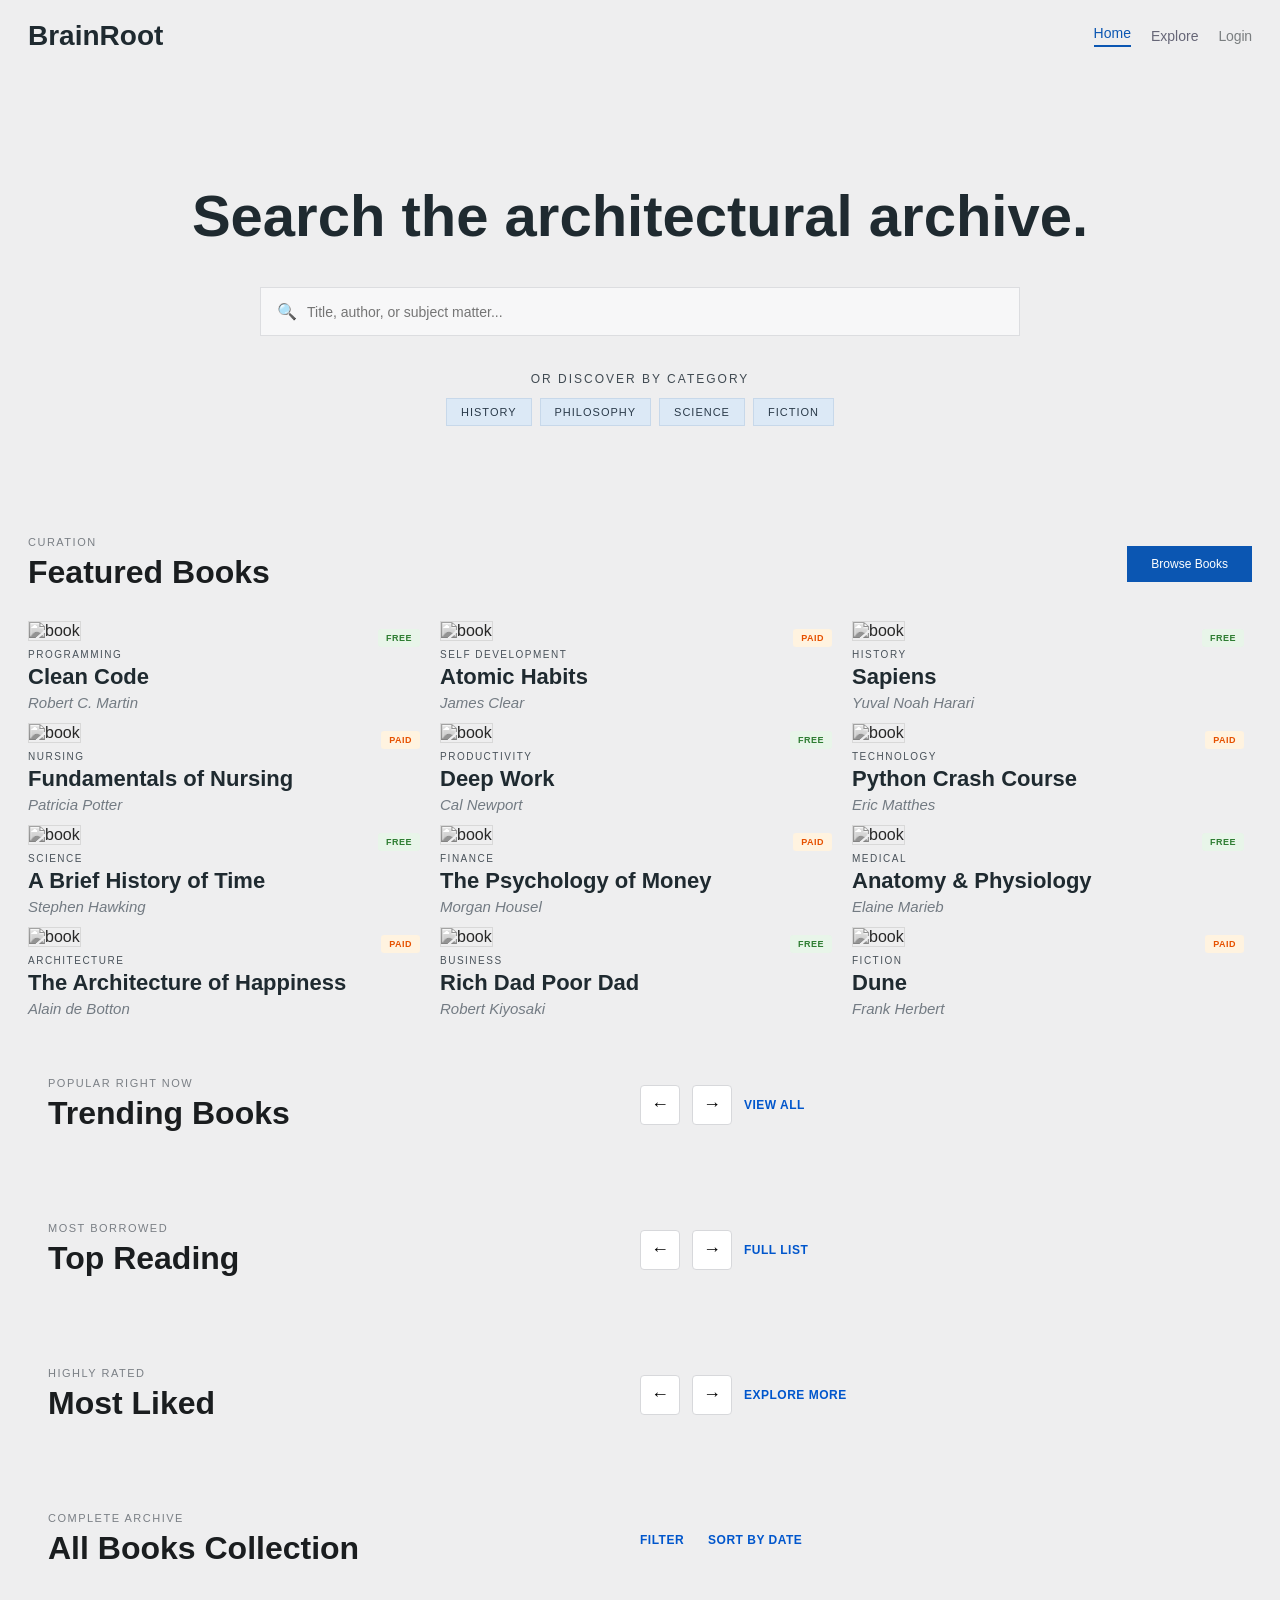
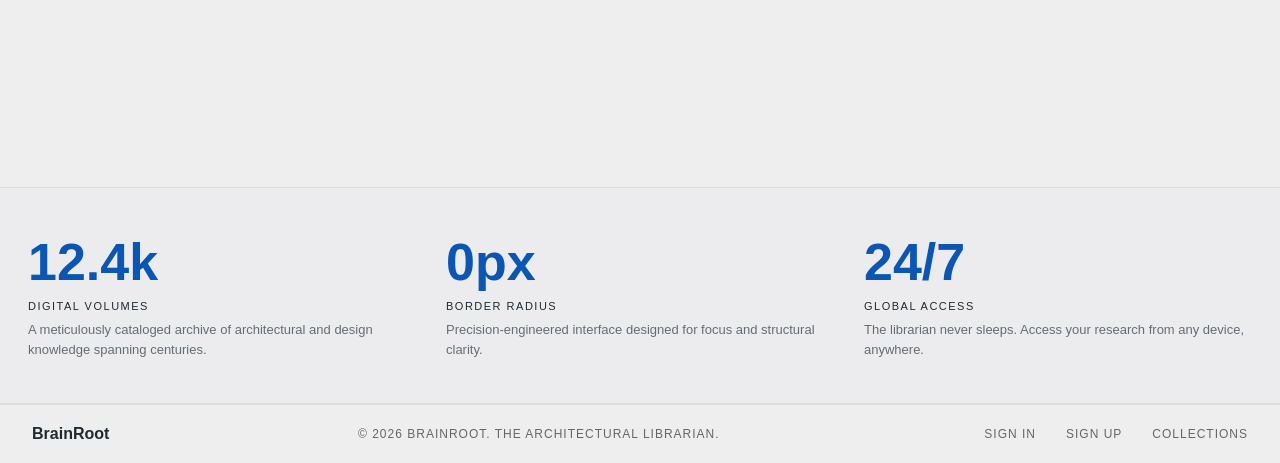
==== commit b733c251: "Add trending/top reading sections and load books from API on home page" ====
--- a/index/index.html
+++ b/index/index.html
@@ -159,6 +159,65 @@
         </article>
       </div>
 
+    </section>
+
+    <section class="trending">
+      <div class="section-top">
+        <div>
+          <p class="label">POPULAR RIGHT NOW</p>
+          <h2>Trending Books</h2>
+        </div>
+        <div class="nav-arrows">
+          <button class="arrow-btn prev" aria-label="Previous">←</button>
+          <button class="arrow-btn next" aria-label="Next">→</button>
+          <a href="../explore/explore.html" class="view-all">VIEW ALL</a>
+        </div>
+      </div>
+      <div class="carousel" id="trendingCarousel"></div>
+    </section>
+
+    <section class="top-reading">
+      <div class="section-top">
+        <div>
+          <p class="label">MOST BORROWED</p>
+          <h2>Top Reading</h2>
+        </div>
+        <div class="nav-arrows">
+          <button class="arrow-btn prev" aria-label="Previous">←</button>
+          <button class="arrow-btn next" aria-label="Next">→</button>
+          <a href="../explore/explore.html" class="view-all">FULL LIST</a>
+        </div>
+      </div>
+      <div class="carousel" id="topReadingCarousel"></div>
+    </section>
+
+    <section class="most-liked">
+      <div class="section-top">
+        <div>
+          <p class="label">HIGHLY RATED</p>
+          <h2>Most Liked</h2>
+        </div>
+        <div class="nav-arrows">
+          <button class="arrow-btn prev" aria-label="Previous">←</button>
+          <button class="arrow-btn next" aria-label="Next">→</button>
+          <a href="../explore/explore.html" class="view-all">EXPLORE MORE</a>
+        </div>
+      </div>
+      <div class="carousel" id="mostLikedCarousel"></div>
+    </section>
+
+    <section class="all-books">
+      <div class="section-top">
+        <div>
+          <p class="label">COMPLETE ARCHIVE</p>
+          <h2>All Books Collection</h2>
+        </div>
+        <div class="controls">
+          <a href="#" class="filter-btn">FILTER</a>
+          <a href="#" class="sort-btn">SORT BY DATE</a>
+        </div>
+      </div>
+      <div class="books-grid" id="allBooksGrid"></div>
     </section>
   </main>
 
@@ -217,6 +276,7 @@
   </footer>
   <script src="../storage.js"></script>
   <script src="../auth.js"></script>
+  <script src="../api-client.js"></script>
   <script src="./index.js"></script>
 </body>
 
--- a/index/index.css
+++ b/index/index.css
@@ -707,6 +707,176 @@
 	display: grid;
 }
 
+/* New sections styling */
+.trending,
+.top-reading,
+.most-liked,
+.all-books {
+	margin: 60px auto;
+	max-width: 1320px;
+	padding: 0 20px;
+}
+
+.section-top {
+	display: flex;
+	justify-content: space-between;
+	align-items: center;
+	margin-bottom: 30px;
+}
+
+.section-top > div {
+	flex: 1;
+}
+
+.section-top .label {
+	color: #7a7f85;
+	font-size: 11px;
+	letter-spacing: 1.5px;
+	text-transform: uppercase;
+	margin-bottom: 6px;
+}
+
+.section-top h2 {
+	font-size: 32px;
+	font-weight: 600;
+	margin: 0;
+	color: #1a1d1f;
+}
+
+.nav-arrows {
+	display: flex;
+	gap: 12px;
+	align-items: center;
+}
+
+.arrow-btn {
+	width: 40px;
+	height: 40px;
+	border: 1px solid #d7d8db;
+	background: white;
+	cursor: pointer;
+	font-size: 18px;
+	display: flex;
+	align-items: center;
+	justify-content: center;
+	border-radius: 4px;
+	transition: all 0.2s;
+}
+
+.arrow-btn:hover {
+	background: #f5f5f5;
+	border-color: #b3b6ba;
+}
+
+.view-all,
+.filter-btn,
+.sort-btn {
+	color: #0056cc;
+	text-decoration: none;
+	font-size: 12px;
+	font-weight: 600;
+	letter-spacing: 0.5px;
+	transition: color 0.2s;
+}
+
+.view-all:hover,
+.filter-btn:hover,
+.sort-btn:hover {
+	color: #004399;
+}
+
+.carousel {
+	display: grid;
+	grid-template-columns: repeat(auto-fill, minmax(280px, 1fr));
+	gap: 16px;
+	margin-bottom: 40px;
+}
+
+.books-grid {
+	display: grid;
+	grid-template-columns: repeat(auto-fill, minmax(220px, 1fr));
+	gap: 16px;
+}
+
+.book-card {
+	cursor: pointer;
+	transition: transform 0.2s, box-shadow 0.2s;
+}
+
+.book-card:hover {
+	transform: translateY(-4px);
+}
+
+.book-image {
+	position: relative;
+	overflow: hidden;
+	background: #f0f0f0;
+	border-radius: 4px;
+	aspect-ratio: 3/4;
+	margin-bottom: 12px;
+}
+
+.book-image img {
+	width: 100%;
+	height: 100%;
+	object-fit: cover;
+	filter: grayscale(100%);
+	transition: filter 0.3s;
+}
+
+.book-card:hover .book-image img {
+	filter: grayscale(0%);
+}
+
+.book-image .badge {
+	position: absolute;
+	top: 8px;
+	right: 8px;
+	padding: 4px 8px;
+	font-size: 10px;
+	font-weight: 600;
+	letter-spacing: 0.5px;
+	border-radius: 2px;
+}
+
+.badge.free {
+	background: #e8f5e9;
+	color: #2e7d32;
+}
+
+.badge.paid {
+	background: #fff3e0;
+	color: #e65100;
+}
+
+.book-info h3 {
+	font-size: 16px;
+	margin: 0 0 4px 0;
+	color: #1a1d1f;
+	font-weight: 600;
+}
+
+.book-info .category {
+	font-size: 11px;
+	color: #7a7f85;
+	margin: 0 0 4px 0;
+	letter-spacing: 0.5px;
+	text-transform: uppercase;
+}
+
+.book-info .author {
+	font-size: 13px;
+	color: #4a5056;
+	margin: 0;
+	font-style: italic;
+}
+
+.controls {
+	display: flex;
+	gap: 24px;
+}
+
+
 .loading-card {
 	min-width: 220px;
 	padding: 14px 16px;
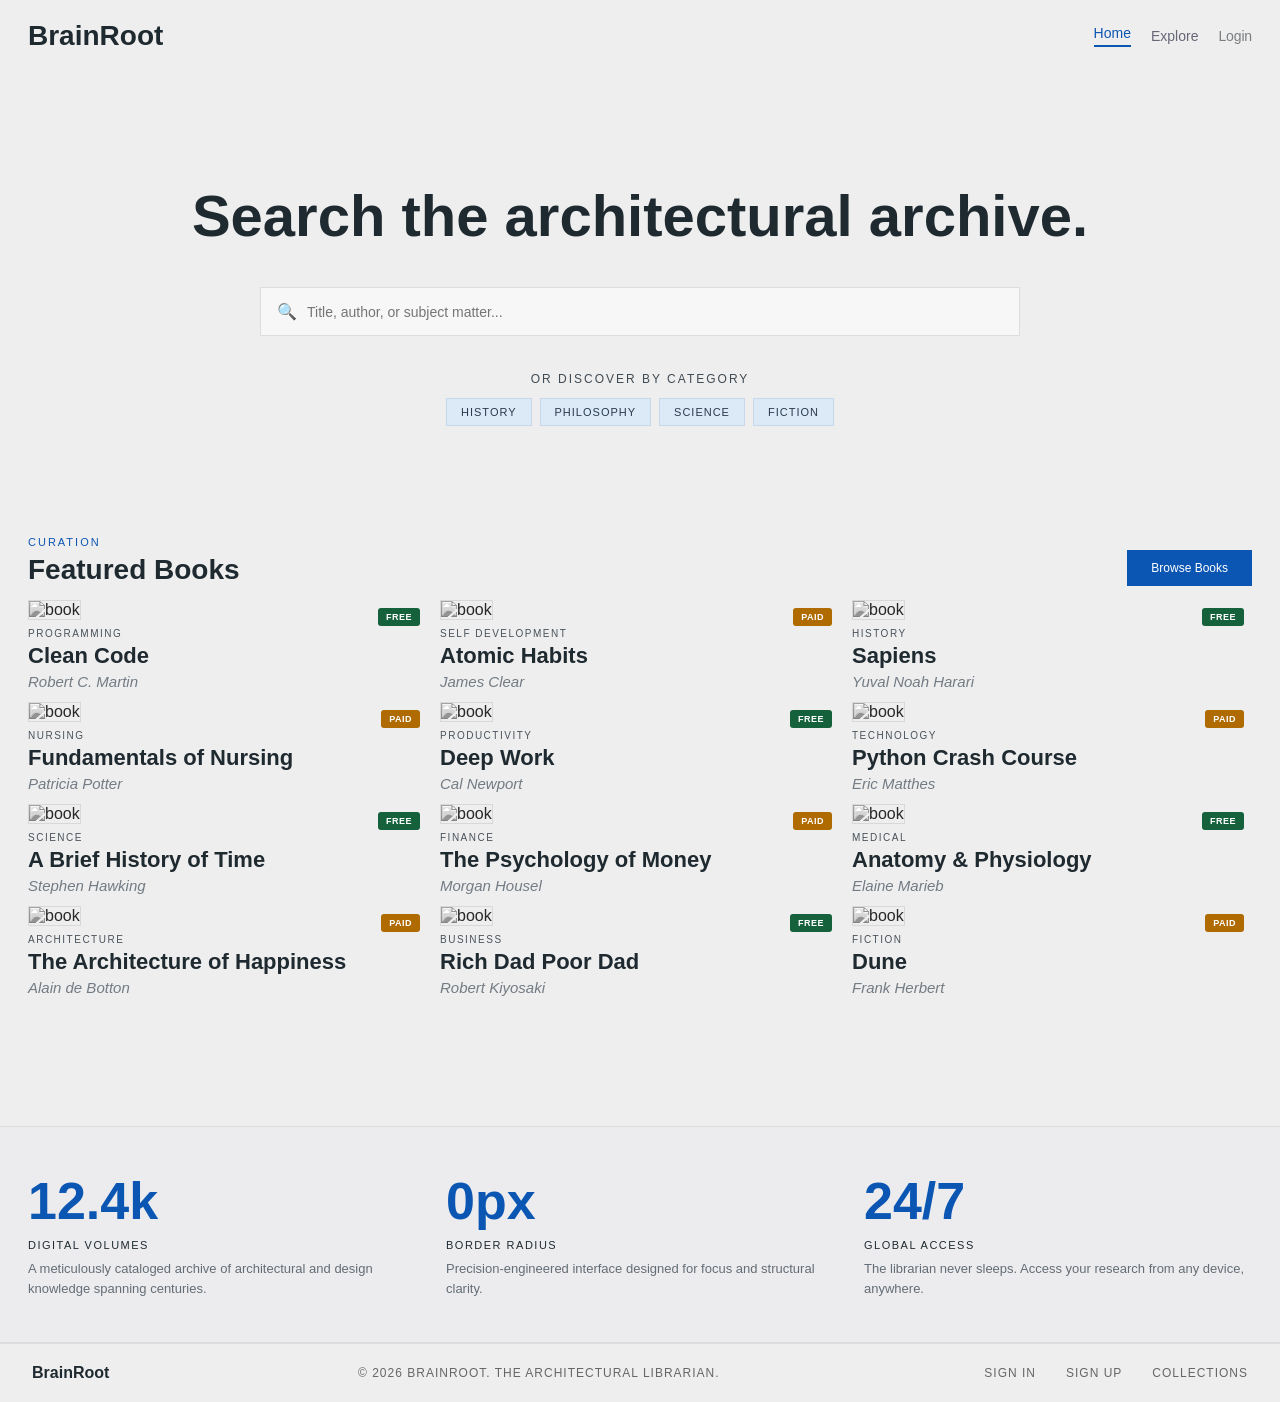
==== commit ea37bc93: "Remove Trending/Top Reading/Most Liked sections from index page" ====
--- a/index/index.html
+++ b/index/index.html
@@ -159,65 +159,6 @@
         </article>
       </div>
 
-    </section>
-
-    <section class="trending">
-      <div class="section-top">
-        <div>
-          <p class="label">POPULAR RIGHT NOW</p>
-          <h2>Trending Books</h2>
-        </div>
-        <div class="nav-arrows">
-          <button class="arrow-btn prev" aria-label="Previous">←</button>
-          <button class="arrow-btn next" aria-label="Next">→</button>
-          <a href="../explore/explore.html" class="view-all">VIEW ALL</a>
-        </div>
-      </div>
-      <div class="carousel" id="trendingCarousel"></div>
-    </section>
-
-    <section class="top-reading">
-      <div class="section-top">
-        <div>
-          <p class="label">MOST BORROWED</p>
-          <h2>Top Reading</h2>
-        </div>
-        <div class="nav-arrows">
-          <button class="arrow-btn prev" aria-label="Previous">←</button>
-          <button class="arrow-btn next" aria-label="Next">→</button>
-          <a href="../explore/explore.html" class="view-all">FULL LIST</a>
-        </div>
-      </div>
-      <div class="carousel" id="topReadingCarousel"></div>
-    </section>
-
-    <section class="most-liked">
-      <div class="section-top">
-        <div>
-          <p class="label">HIGHLY RATED</p>
-          <h2>Most Liked</h2>
-        </div>
-        <div class="nav-arrows">
-          <button class="arrow-btn prev" aria-label="Previous">←</button>
-          <button class="arrow-btn next" aria-label="Next">→</button>
-          <a href="../explore/explore.html" class="view-all">EXPLORE MORE</a>
-        </div>
-      </div>
-      <div class="carousel" id="mostLikedCarousel"></div>
-    </section>
-
-    <section class="all-books">
-      <div class="section-top">
-        <div>
-          <p class="label">COMPLETE ARCHIVE</p>
-          <h2>All Books Collection</h2>
-        </div>
-        <div class="controls">
-          <a href="#" class="filter-btn">FILTER</a>
-          <a href="#" class="sort-btn">SORT BY DATE</a>
-        </div>
-      </div>
-      <div class="books-grid" id="allBooksGrid"></div>
     </section>
   </main>
 
--- a/index/index.css
+++ b/index/index.css
@@ -707,175 +707,6 @@
 	display: grid;
 }
 
-/* New sections styling */
-.trending,
-.top-reading,
-.most-liked,
-.all-books {
-	margin: 60px auto;
-	max-width: 1320px;
-	padding: 0 20px;
-}
-
-.section-top {
-	display: flex;
-	justify-content: space-between;
-	align-items: center;
-	margin-bottom: 30px;
-}
-
-.section-top > div {
-	flex: 1;
-}
-
-.section-top .label {
-	color: #7a7f85;
-	font-size: 11px;
-	letter-spacing: 1.5px;
-	text-transform: uppercase;
-	margin-bottom: 6px;
-}
-
-.section-top h2 {
-	font-size: 32px;
-	font-weight: 600;
-	margin: 0;
-	color: #1a1d1f;
-}
-
-.nav-arrows {
-	display: flex;
-	gap: 12px;
-	align-items: center;
-}
-
-.arrow-btn {
-	width: 40px;
-	height: 40px;
-	border: 1px solid #d7d8db;
-	background: white;
-	cursor: pointer;
-	font-size: 18px;
-	display: flex;
-	align-items: center;
-	justify-content: center;
-	border-radius: 4px;
-	transition: all 0.2s;
-}
-
-.arrow-btn:hover {
-	background: #f5f5f5;
-	border-color: #b3b6ba;
-}
-
-.view-all,
-.filter-btn,
-.sort-btn {
-	color: #0056cc;
-	text-decoration: none;
-	font-size: 12px;
-	font-weight: 600;
-	letter-spacing: 0.5px;
-	transition: color 0.2s;
-}
-
-.view-all:hover,
-.filter-btn:hover,
-.sort-btn:hover {
-	color: #004399;
-}
-
-.carousel {
-	display: grid;
-	grid-template-columns: repeat(auto-fill, minmax(280px, 1fr));
-	gap: 16px;
-	margin-bottom: 40px;
-}
-
-.books-grid {
-	display: grid;
-	grid-template-columns: repeat(auto-fill, minmax(220px, 1fr));
-	gap: 16px;
-}
-
-.book-card {
-	cursor: pointer;
-	transition: transform 0.2s, box-shadow 0.2s;
-}
-
-.book-card:hover {
-	transform: translateY(-4px);
-}
-
-.book-image {
-	position: relative;
-	overflow: hidden;
-	background: #f0f0f0;
-	border-radius: 4px;
-	aspect-ratio: 3/4;
-	margin-bottom: 12px;
-}
-
-.book-image img {
-	width: 100%;
-	height: 100%;
-	object-fit: cover;
-	filter: grayscale(100%);
-	transition: filter 0.3s;
-}
-
-.book-card:hover .book-image img {
-	filter: grayscale(0%);
-}
-
-.book-image .badge {
-	position: absolute;
-	top: 8px;
-	right: 8px;
-	padding: 4px 8px;
-	font-size: 10px;
-	font-weight: 600;
-	letter-spacing: 0.5px;
-	border-radius: 2px;
-}
-
-.badge.free {
-	background: #e8f5e9;
-	color: #2e7d32;
-}
-
-.badge.paid {
-	background: #fff3e0;
-	color: #e65100;
-}
-
-.book-info h3 {
-	font-size: 16px;
-	margin: 0 0 4px 0;
-	color: #1a1d1f;
-	font-weight: 600;
-}
-
-.book-info .category {
-	font-size: 11px;
-	color: #7a7f85;
-	margin: 0 0 4px 0;
-	letter-spacing: 0.5px;
-	text-transform: uppercase;
-}
-
-.book-info .author {
-	font-size: 13px;
-	color: #4a5056;
-	margin: 0;
-	font-style: italic;
-}
-
-.controls {
-	display: flex;
-	gap: 24px;
-}
-
 
 .loading-card {
 	min-width: 220px;
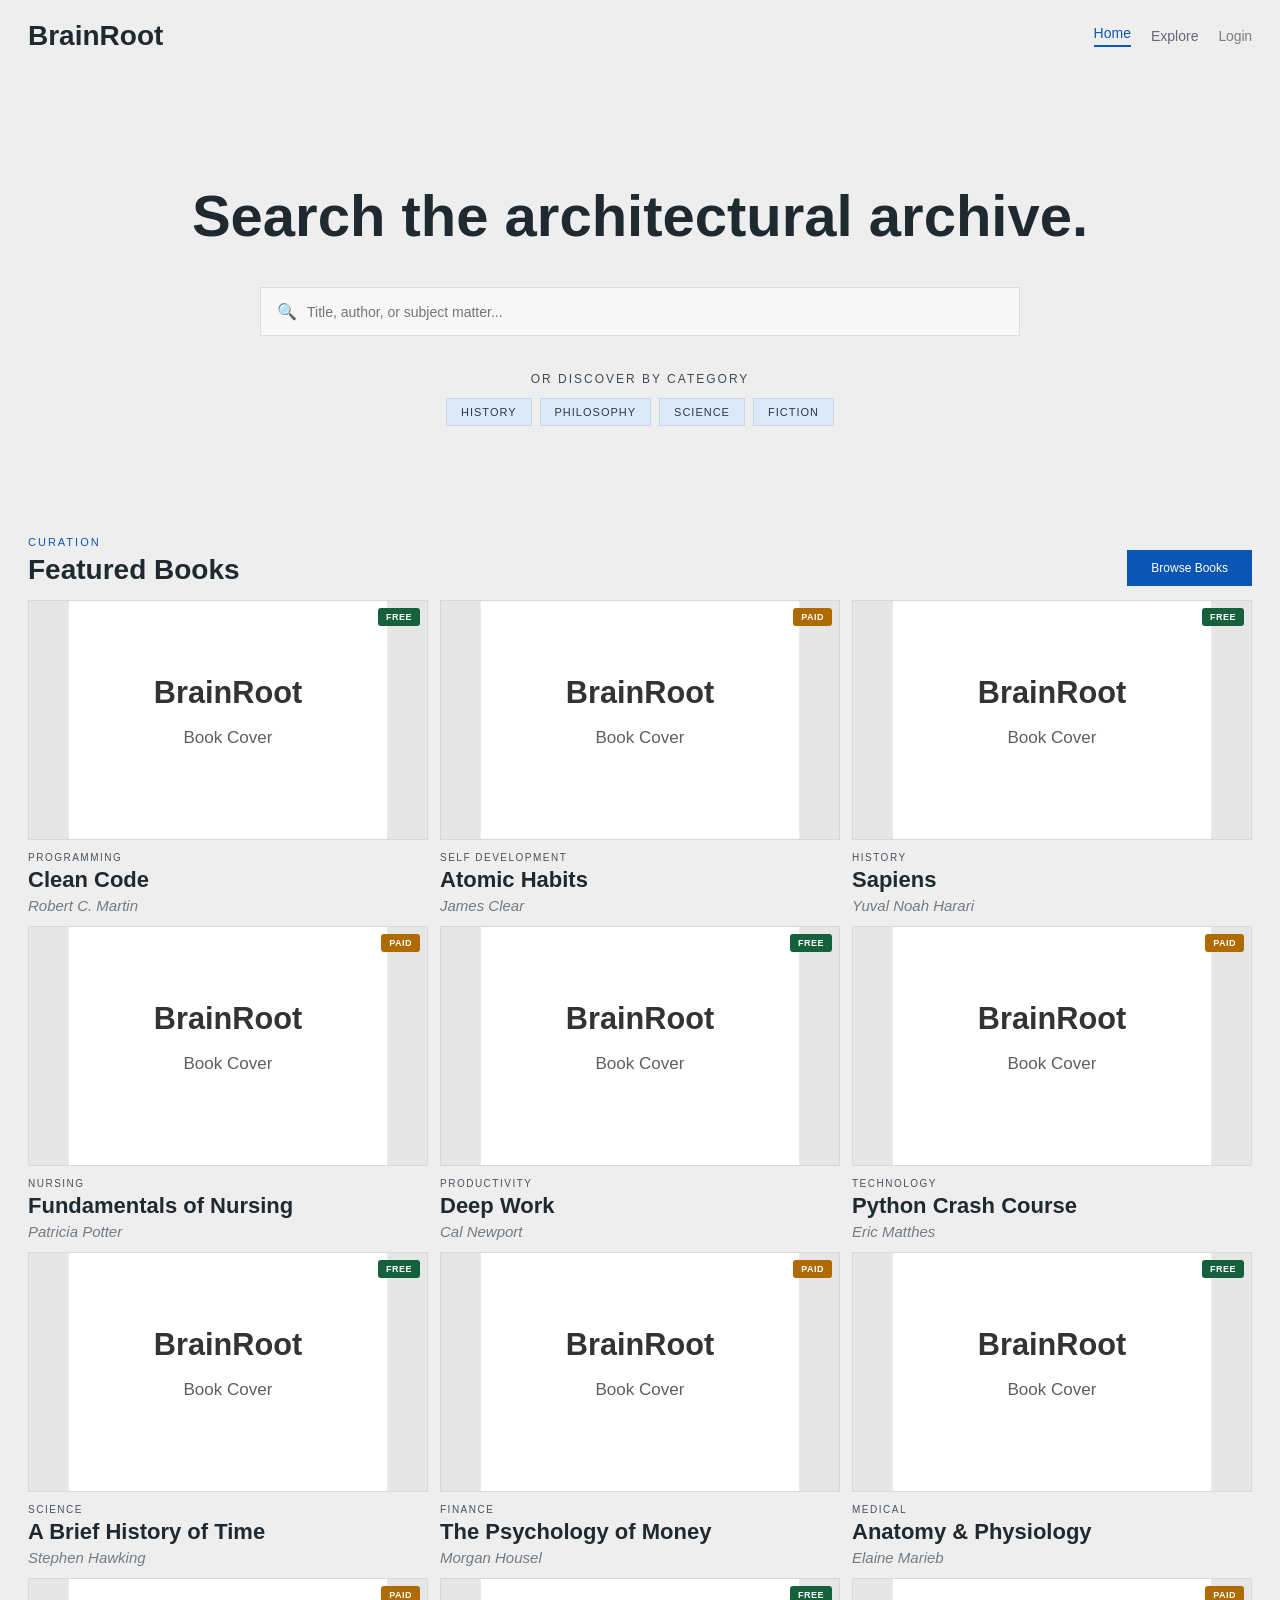
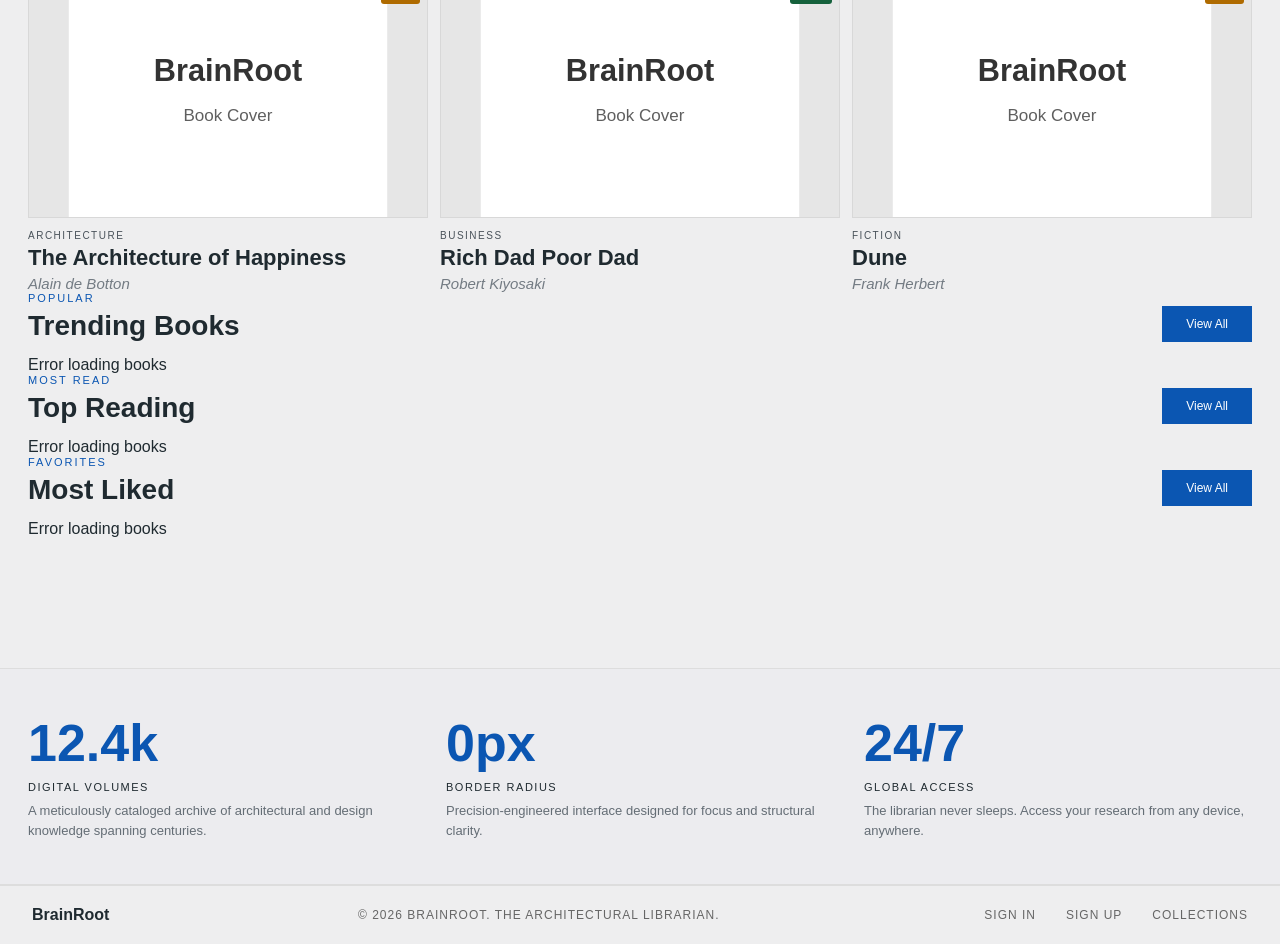
==== commit 38265c90: "Initial commit: Add BrainRoot project with environment configuration" ====
--- a/index/index.html
+++ b/index/index.html
@@ -27,9 +27,13 @@
   <main class="container">
     <section class="hero">
       <h1>Search the architectural archive.</h1>
-      <div class="search-box">
+      <div class="search-box" id="indexSearchShell">
         <span class="icon">&#128269;</span>
-        <input type="text" placeholder="Title, author, or subject matter...">
+        <input type="text" id="indexSearchInput" placeholder="Title, author, or subject matter...">
+        <div id="indexSearchPanel" class="search-live-panel is-hidden">
+          <div id="indexSearchResults"></div>
+          <p id="indexSearchCount" style="padding: 10px; color: #999; font-size: 12px;">0 results</p>
+        </div>
       </div>
       <p class="discover">OR DISCOVER BY CATEGORY</p>
       <div class="chips">
@@ -160,7 +164,50 @@
       </div>
 
     </section>
-  </main>
+
+    <!-- Trending Books Section -->
+    <section class="featured trending-section">
+      <div class="section-top">
+        <div>
+          <p class="label">POPULAR</p>
+          <h2>Trending Books</h2>
+        </div>
+        <a class="browse" href="../explore/explore.html">View All</a>
+      </div>
+      <div class="grid" id="trendingBooksGrid">
+        <p class="loading">Loading trending books...</p>
+      </div>
+    </section>
+
+    <!-- Top Reading Section -->
+    <section class="featured top-reading-section">
+      <div class="section-top">
+        <div>
+          <p class="label">MOST READ</p>
+          <h2>Top Reading</h2>
+        </div>
+        <a class="browse" href="../explore/explore.html">View All</a>
+      </div>
+      <div class="grid" id="topReadingGrid">
+        <p class="loading">Loading top reading books...</p>
+      </div>
+    </section>
+
+    <!-- Most Liked Section -->
+    <section class="featured most-liked-section">
+      <div class="section-top">
+        <div>
+          <p class="label">FAVORITES</p>
+          <h2>Most Liked</h2>
+        </div>
+        <a class="browse" href="../explore/explore.html">View All</a>
+      </div>
+      <div class="grid" id="mostLikedGrid">
+        <p class="loading">Loading most liked books...</p>
+      </div>
+    </section>
+
+    </main>
 
   <div id="bookModal" class="book-modal hidden">
     <div class="modal-backdrop"></div>
@@ -215,9 +262,10 @@
       <a href="../collections/collections.html">Collections</a>
     </div>
   </footer>
-  <script src="../storage.js"></script>
+  <script src="../local-storage.js"></script>
+  <script src="../backend-storage.js"></script>
+  <script src="../api-client.js"></script>
   <script src="../auth.js"></script>
-  <script src="../api-client.js"></script>
   <script src="./index.js"></script>
 </body>
 
--- a/index/index.css
+++ b/index/index.css
@@ -12,6 +12,72 @@
 
 .hidden {
 	display: none !important;
+}
+
+.is-hidden {
+	display: none !important;
+}
+
+/* Index Search Results Styling */
+#indexSearchResults {
+	padding: 8px;
+	display: flex;
+	flex-direction: column;
+	gap: 5px;
+}
+
+.index-search-item {
+	display: flex;
+	border: none;
+	background: #f9f9f9;
+	cursor: pointer;
+	width: 100%;
+	align-items: flex-start;
+	padding: 10px 12px;
+	border-radius: 4px;
+	transition: background 0.2s;
+	text-align: left;
+}
+
+.index-search-item:hover {
+	background: #f0f0f0;
+}
+
+.index-search-item-layout {
+	display: flex;
+	gap: 10px;
+	width: 100%;
+	align-items: flex-start;
+}
+
+.index-search-item-thumb {
+	width: 40px;
+	height: 60px;
+	object-fit: cover;
+	border-radius: 3px;
+	flex-shrink: 0;
+}
+
+.index-search-item-copy {
+	flex: 1;
+	display: flex;
+	flex-direction: column;
+	gap: 2px;
+}
+
+.index-search-item-title {
+	margin: 0;
+	font-weight: bold;
+	font-size: 14px;
+	color: #1f2a30;
+	line-height: 1.3;
+}
+
+.index-search-item-meta {
+	margin: 0;
+	font-size: 12px;
+	color: #666;
+	line-height: 1.3;
 }
 
 .topbar {
@@ -92,12 +158,12 @@
 	background: #ffffff;
 	border: 1px solid #d6dbe0;
 	box-shadow: 0 16px 34px rgba(22, 32, 41, 0.14);
-	z-index: 30;
+	z-index: 1000;
+	display: block;
+}
+
+.search-live-panel.is-hidden {
 	display: none;
-}
-
-.search-live-panel.show {
-	display: block;
 }
 
 .search-live-item {
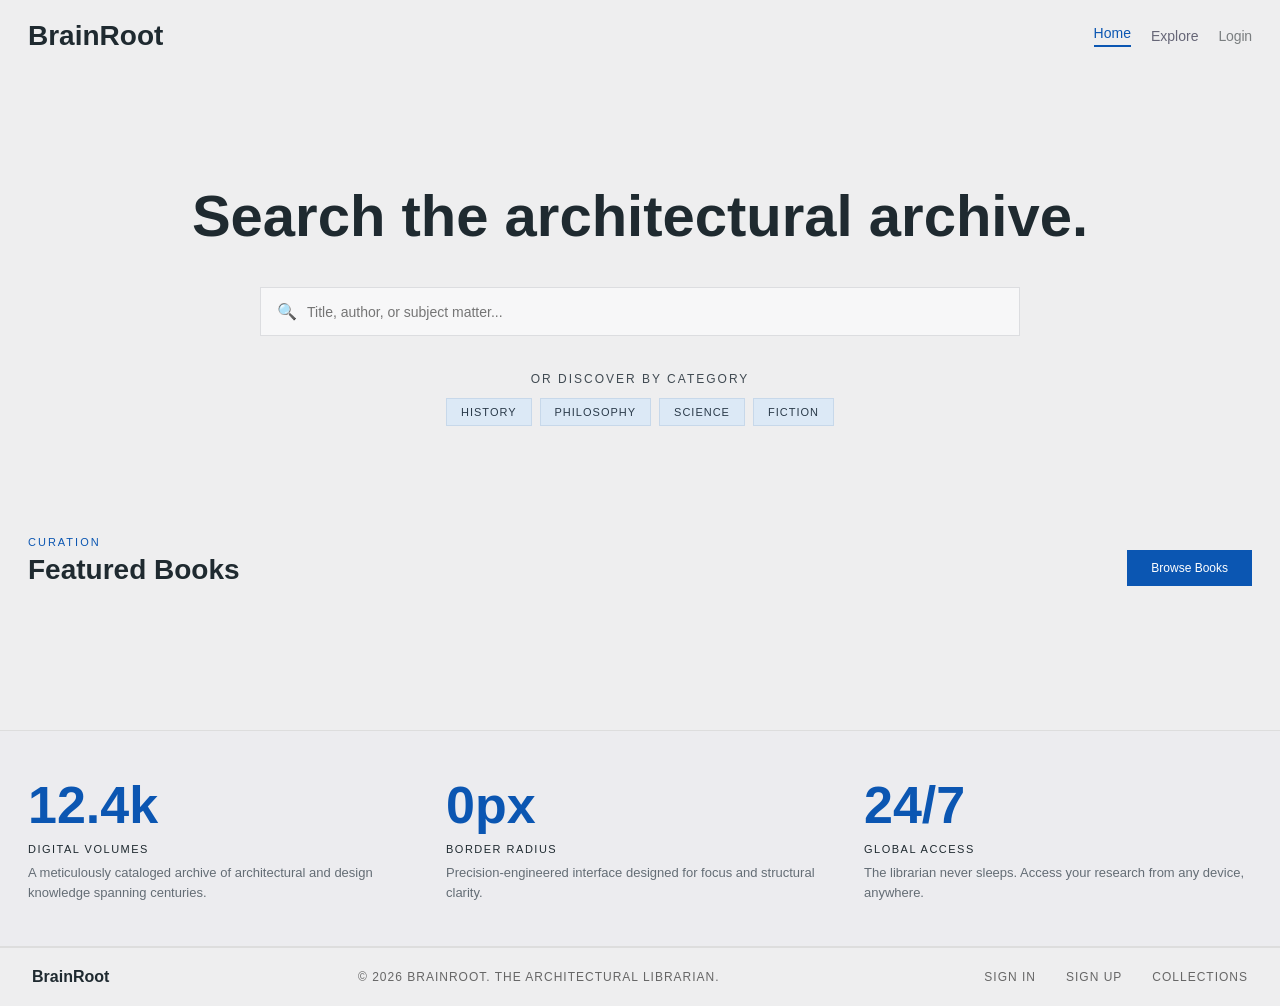
==== commit 97322eff: "Prepare BrainRoot for production deployment" ====
--- a/index/index.html
+++ b/index/index.html
@@ -163,48 +163,6 @@
         </article>
       </div>
 
-    </section>
-
-    <!-- Trending Books Section -->
-    <section class="featured trending-section">
-      <div class="section-top">
-        <div>
-          <p class="label">POPULAR</p>
-          <h2>Trending Books</h2>
-        </div>
-        <a class="browse" href="../explore/explore.html">View All</a>
-      </div>
-      <div class="grid" id="trendingBooksGrid">
-        <p class="loading">Loading trending books...</p>
-      </div>
-    </section>
-
-    <!-- Top Reading Section -->
-    <section class="featured top-reading-section">
-      <div class="section-top">
-        <div>
-          <p class="label">MOST READ</p>
-          <h2>Top Reading</h2>
-        </div>
-        <a class="browse" href="../explore/explore.html">View All</a>
-      </div>
-      <div class="grid" id="topReadingGrid">
-        <p class="loading">Loading top reading books...</p>
-      </div>
-    </section>
-
-    <!-- Most Liked Section -->
-    <section class="featured most-liked-section">
-      <div class="section-top">
-        <div>
-          <p class="label">FAVORITES</p>
-          <h2>Most Liked</h2>
-        </div>
-        <a class="browse" href="../explore/explore.html">View All</a>
-      </div>
-      <div class="grid" id="mostLikedGrid">
-        <p class="loading">Loading most liked books...</p>
-      </div>
     </section>
 
     </main>
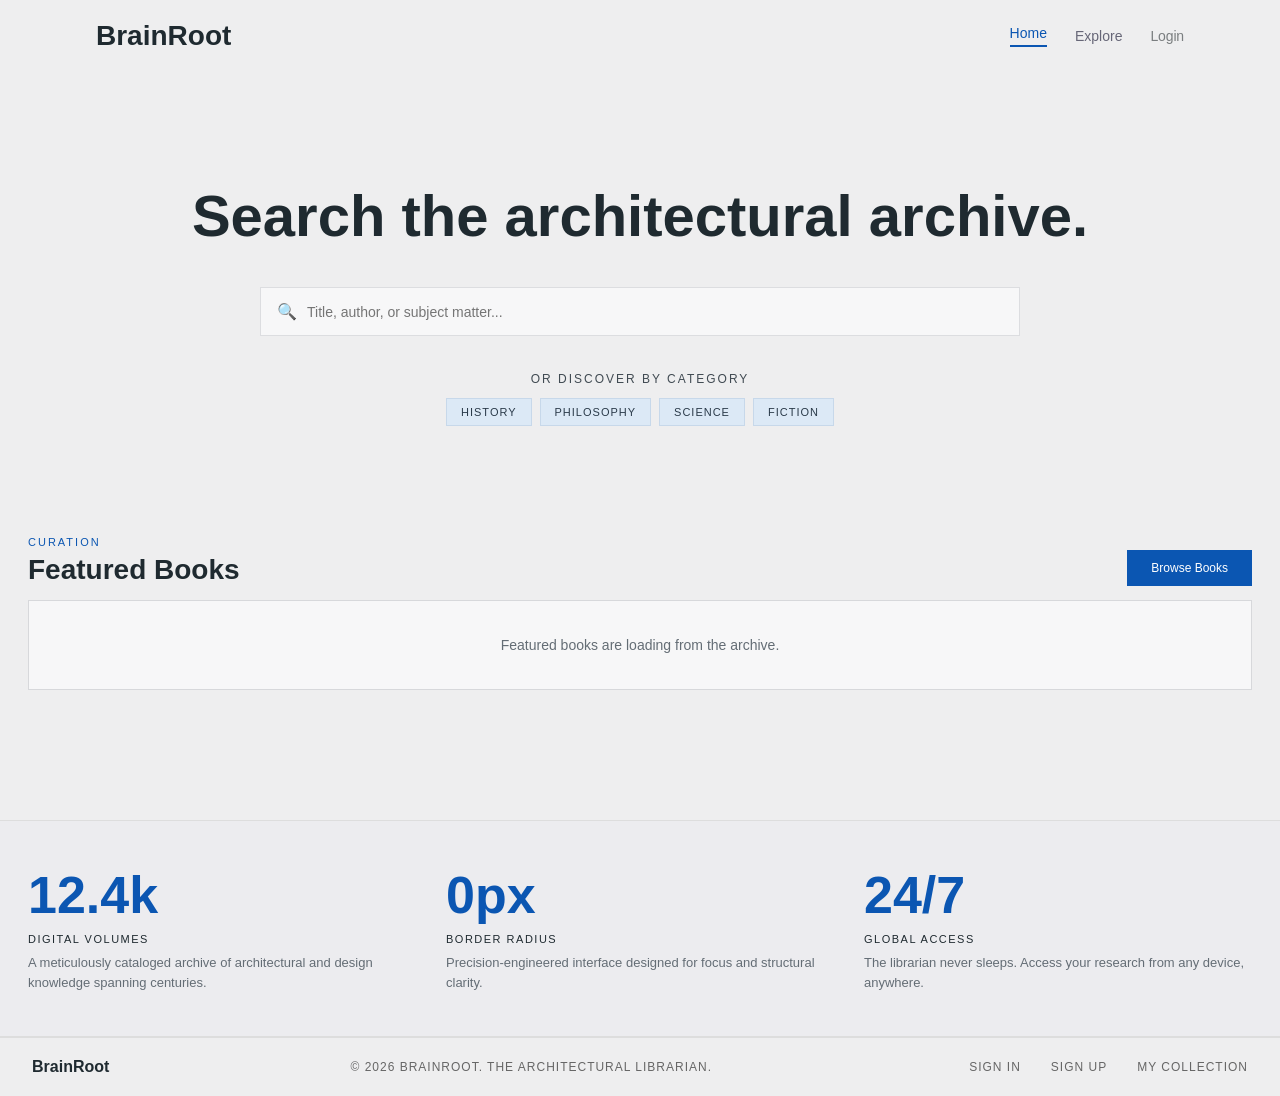
==== commit cbe6d639: "Update: push updated code" ====
--- a/index/index.html
+++ b/index/index.html
@@ -15,7 +15,7 @@
       <a class="active" href="../index/index.html" data-auth="public">Home</a>
       <a href="../explore/explore.html" data-auth="public">Explore</a>
       <a href="../wishlist/wishlist.html" data-auth="private">Wishlist</a>
-      <a href="../collections/collections.html" data-auth="private">Collections</a>
+      <a href="../collections/collections.html" data-auth="private">My Collection</a>
       <a href="../login/login.html" data-auth="login" data-auth-login-slot="true" class="login-link"
         title="Login">Login</a>
       <a href="../profile/profile.html" data-auth="profile" class="profile-icon auth-profile-link" title="Profile">
@@ -53,115 +53,7 @@
         <a class="browse" href="../explore/explore.html">Browse Books</a>
       </div>
 
-      <div class="grid">
-        <article class="book">
-          <img src="https://images.unsplash.com/photo-1515879218367-8466d910aaa4?auto=format&fit=crop&w=600&q=80"
-            alt="book">
-          <span class="badge free">FREE</span>
-          <p class="cat">PROGRAMMING</p>
-          <h3>Clean Code</h3>
-          <p class="author">Robert C. Martin</p>
-        </article>
-
-        <article class="book">
-          <img src="https://images.unsplash.com/photo-1455390582262-044cdead277a?auto=format&fit=crop&w=600&q=80"
-            alt="book">
-          <span class="badge paid">PAID</span>
-          <p class="cat">SELF DEVELOPMENT</p>
-          <h3>Atomic Habits</h3>
-          <p class="author">James Clear</p>
-        </article>
-
-        <article class="book">
-          <img src="https://images.unsplash.com/photo-1524995997946-a1c2e315a42f?auto=format&fit=crop&w=600&q=80"
-            alt="book">
-          <span class="badge free">FREE</span>
-          <p class="cat">HISTORY</p>
-          <h3>Sapiens</h3>
-          <p class="author">Yuval Noah Harari</p>
-        </article>
-
-        <article class="book">
-          <img src="https://images.unsplash.com/photo-1588776814546-1ffcf47267a5?auto=format&fit=crop&w=600&q=80"
-            alt="book">
-          <span class="badge paid">PAID</span>
-          <p class="cat">NURSING</p>
-          <h3>Fundamentals of Nursing</h3>
-          <p class="author">Patricia Potter</p>
-        </article>
-
-        <article class="book">
-          <img src="https://images.unsplash.com/photo-1516321318423-f06f85e504b3?auto=format&fit=crop&w=600&q=80"
-            alt="book">
-          <span class="badge free">FREE</span>
-          <p class="cat">PRODUCTIVITY</p>
-          <h3>Deep Work</h3>
-          <p class="author">Cal Newport</p>
-        </article>
-
-        <article class="book">
-          <img src="https://images.unsplash.com/photo-1498050108023-c5249f4df085?auto=format&fit=crop&w=600&q=80"
-            alt="book">
-          <span class="badge paid">PAID</span>
-          <p class="cat">TECHNOLOGY</p>
-          <h3>Python Crash Course</h3>
-          <p class="author">Eric Matthes</p>
-        </article>
-
-        <article class="book">
-          <img src="https://images.unsplash.com/photo-1507842217343-583bb7270b66?auto=format&fit=crop&w=600&q=80"
-            alt="book">
-          <span class="badge free">FREE</span>
-          <p class="cat">SCIENCE</p>
-          <h3>A Brief History of Time</h3>
-          <p class="author">Stephen Hawking</p>
-        </article>
-
-        <article class="book">
-          <img src="https://images.unsplash.com/photo-1512820790803-83ca734da794?auto=format&fit=crop&w=600&q=80"
-            alt="book">
-          <span class="badge paid">PAID</span>
-          <p class="cat">FINANCE</p>
-          <h3>The Psychology of Money</h3>
-          <p class="author">Morgan Housel</p>
-        </article>
-
-        <article class="book">
-          <img src="https://images.unsplash.com/photo-1516979187457-637abb4f9353?auto=format&fit=crop&w=600&q=80"
-            alt="book">
-          <span class="badge free">FREE</span>
-          <p class="cat">MEDICAL</p>
-          <h3>Anatomy & Physiology</h3>
-          <p class="author">Elaine Marieb</p>
-        </article>
-
-        <article class="book">
-          <img src="https://images.unsplash.com/photo-1495446815901-a7297e633e8d?auto=format&fit=crop&w=600&q=80"
-            alt="book">
-          <span class="badge paid">PAID</span>
-          <p class="cat">ARCHITECTURE</p>
-          <h3>The Architecture of Happiness</h3>
-          <p class="author">Alain de Botton</p>
-        </article>
-
-        <article class="book">
-          <img src="https://images.unsplash.com/photo-1544717305-2782549b5136?auto=format&fit=crop&w=600&q=80"
-            alt="book">
-          <span class="badge free">FREE</span>
-          <p class="cat">BUSINESS</p>
-          <h3>Rich Dad Poor Dad</h3>
-          <p class="author">Robert Kiyosaki</p>
-        </article>
-
-        <article class="book">
-          <img src="https://images.unsplash.com/photo-1519791883288-dc8bd696e667?auto=format&fit=crop&w=600&q=80"
-            alt="book">
-          <span class="badge paid">PAID</span>
-          <p class="cat">FICTION</p>
-          <h3>Dune</h3>
-          <p class="author">Frank Herbert</p>
-        </article>
-      </div>
+      <div class="grid" aria-live="polite"></div>
 
     </section>
 
@@ -217,7 +109,7 @@
     <div class="links">
       <a href="../login/login.html">Sign In</a>
       <a href="../register/register.html">Sign Up</a>
-      <a href="../collections/collections.html">Collections</a>
+      <a href="../collections/collections.html">My Collection</a>
     </div>
   </footer>
   <script src="../local-storage.js"></script>
--- a/index/index.css
+++ b/index/index.css
@@ -81,12 +81,24 @@
 }
 
 .topbar {
-	max-width: 1320px; 
-	margin: 0 auto; 
-	padding: 20px 28px; 
+	position: sticky;
+	top: 0;
+	z-index: 50;
+	max-width: none;
+	margin: 0;
+	padding: 20px 96px;
 	display: flex; 
 	justify-content: space-between; 
 	align-items: center; 
+	background: transparent;
+	border-bottom: 0;
+	transition: transform 180ms ease, opacity 180ms ease;
+}
+
+.topbar.is-scroll-hidden {
+	opacity: 0;
+	pointer-events: none;
+	transform: translateY(-100%);
 }
 
 .brand {
@@ -98,7 +110,6 @@
 	text-decoration: none; 
 	color: #747b82; 
 	font-size: 13px;
-	margin-left: 22px;
 }
 
 nav a.active {
@@ -303,6 +314,16 @@
 	gap: 12px; 
 }
 
+.featured-empty {
+	grid-column: 1 / -1;
+	padding: 36px 24px;
+	border: 1px solid #d7d8db;
+	background: #f7f7f8;
+	color: #646d75;
+	font-size: 14px;
+	text-align: center;
+}
+
 .book img {
 	width: 100%; 
 	height: 240px; 
@@ -468,20 +489,23 @@
 .topbar nav { 
 	display: flex; 
 	align-items: center; 
-	gap: 0; 
+	gap: 28px;
 }
 
 .topbar nav a { 
-	margin-left: 20px; 
+	margin-left: 0;
 	color: #667; 
 	text-decoration: none; 
 	font-size: 14px;
+	font-weight: 400;
 }
 
 .topbar nav a.active { 
 	color: #0b56b2; 
 	border-bottom: 2px solid #0b56b2; 
 	padding-bottom: 4px; 
+	font-weight: 400;
+	transform: none;
 }
 
 .topbar nav a.login-link {
@@ -504,7 +528,7 @@
 	align-items: center; 
 	justify-content: center; 
 	overflow: hidden;
-	margin-left: 20px;
+	margin-left: 0;
 	padding: 0; 
 	border: 0;
 }
@@ -870,6 +894,7 @@
 	.topbar { 
 		flex-wrap: wrap; 
 		gap: 10px;
+		padding: 16px;
 	}
 
 	
@@ -881,7 +906,7 @@
 	
 	.topbar nav a { 
 		margin-left: 0; 
-		margin-right: 14px; 
+		margin-right: 0;
 	}
 
 	
